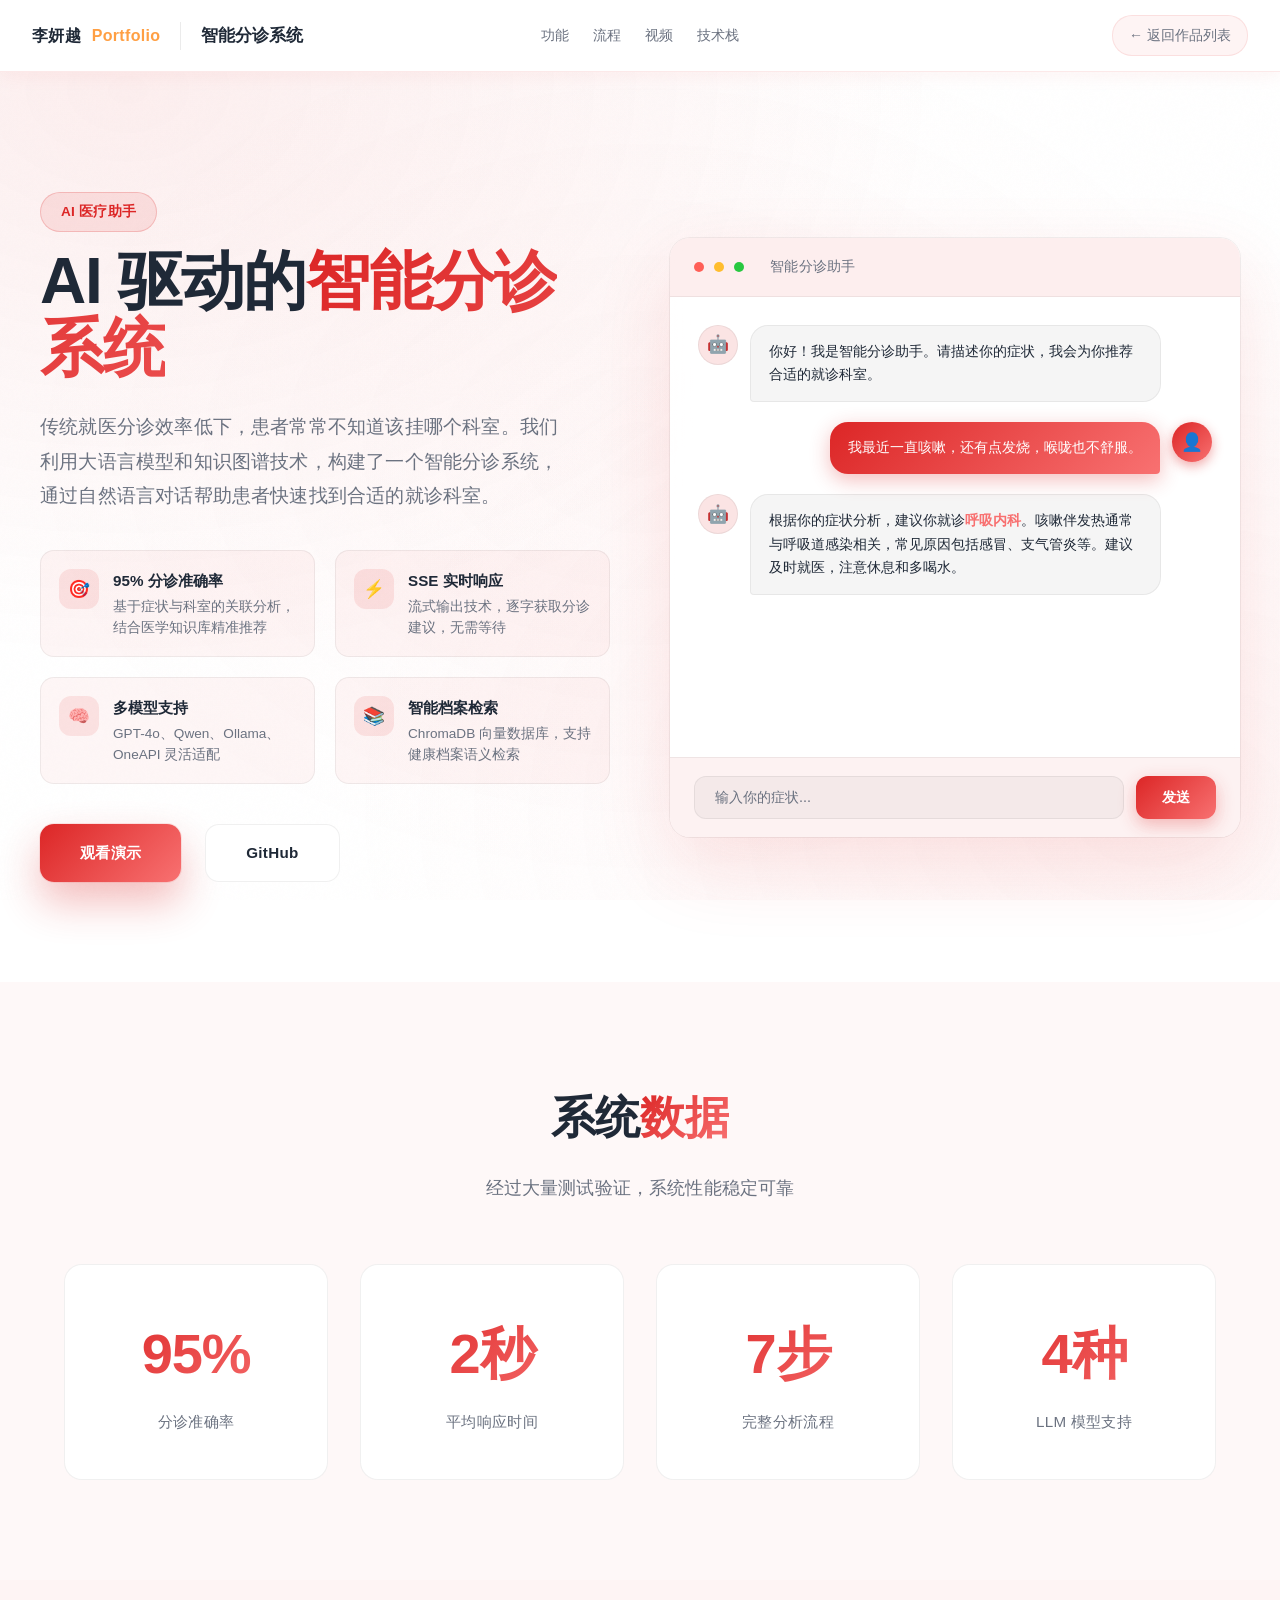
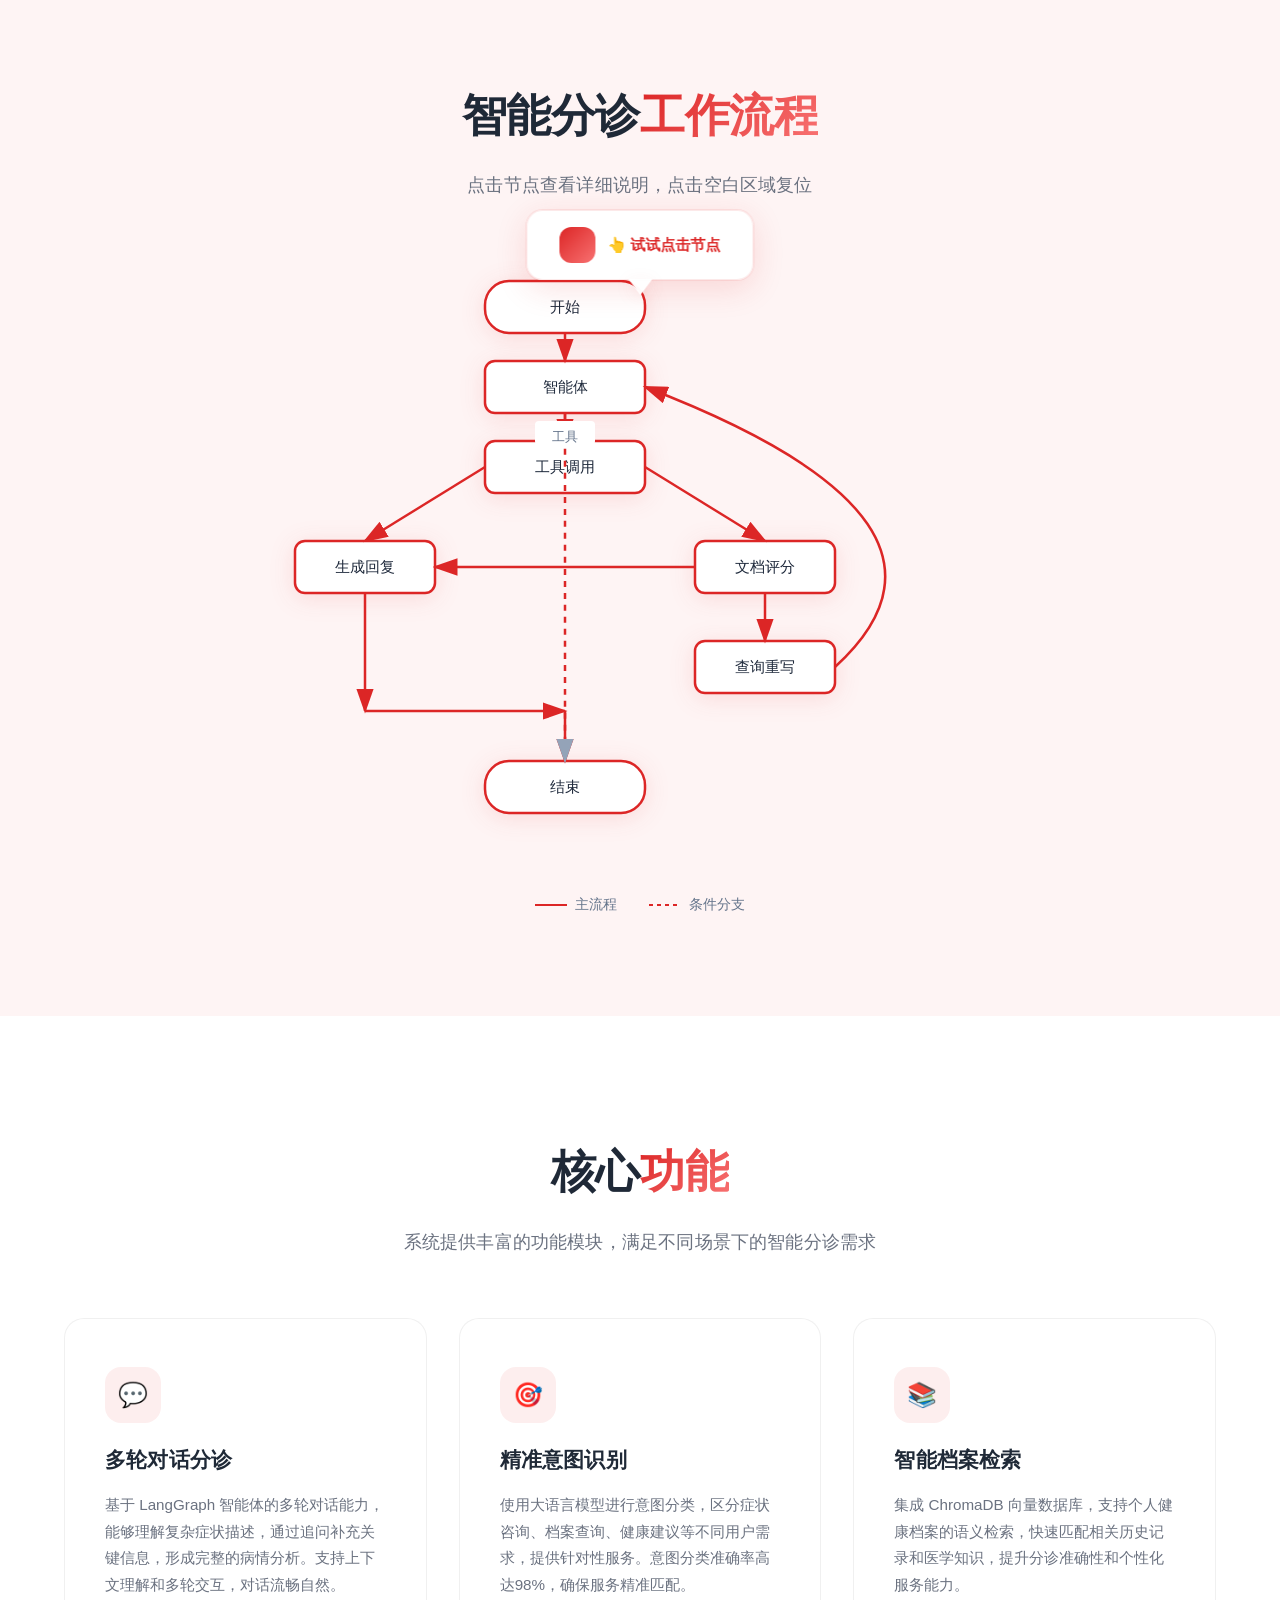
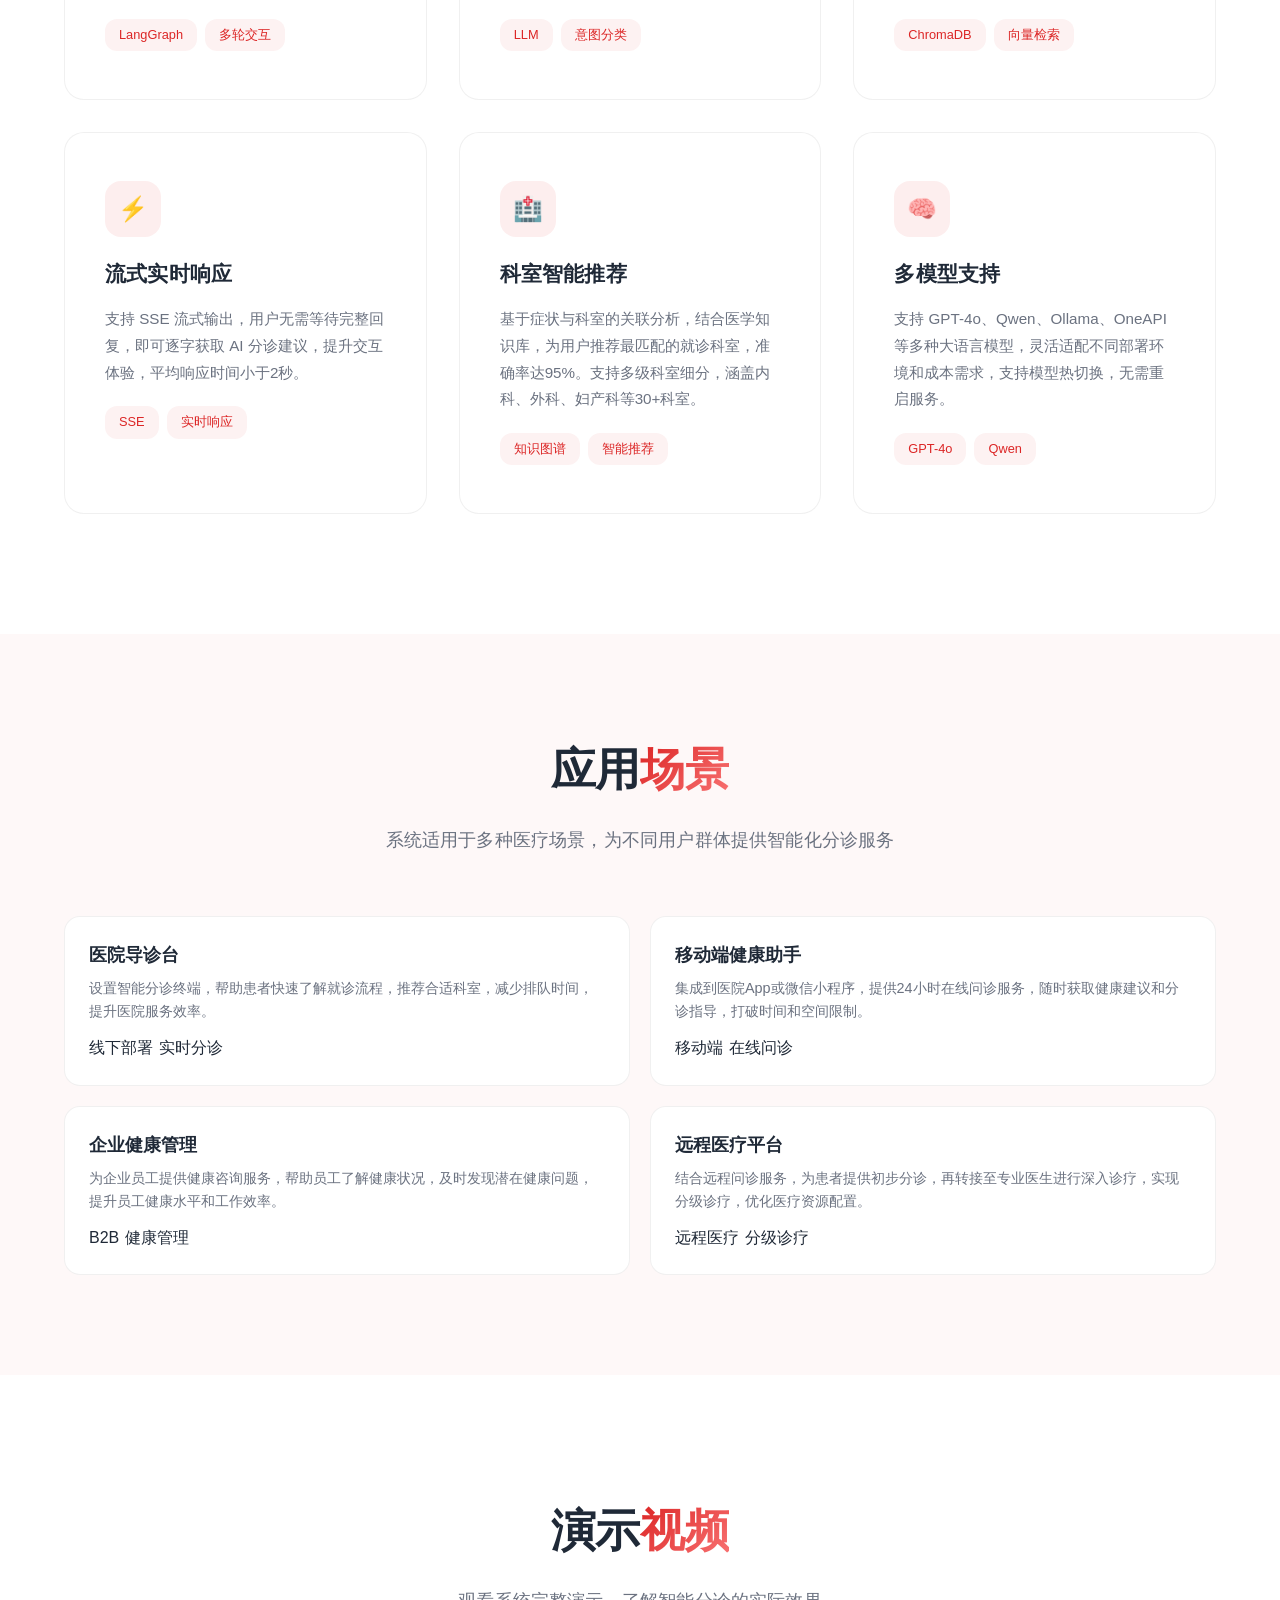
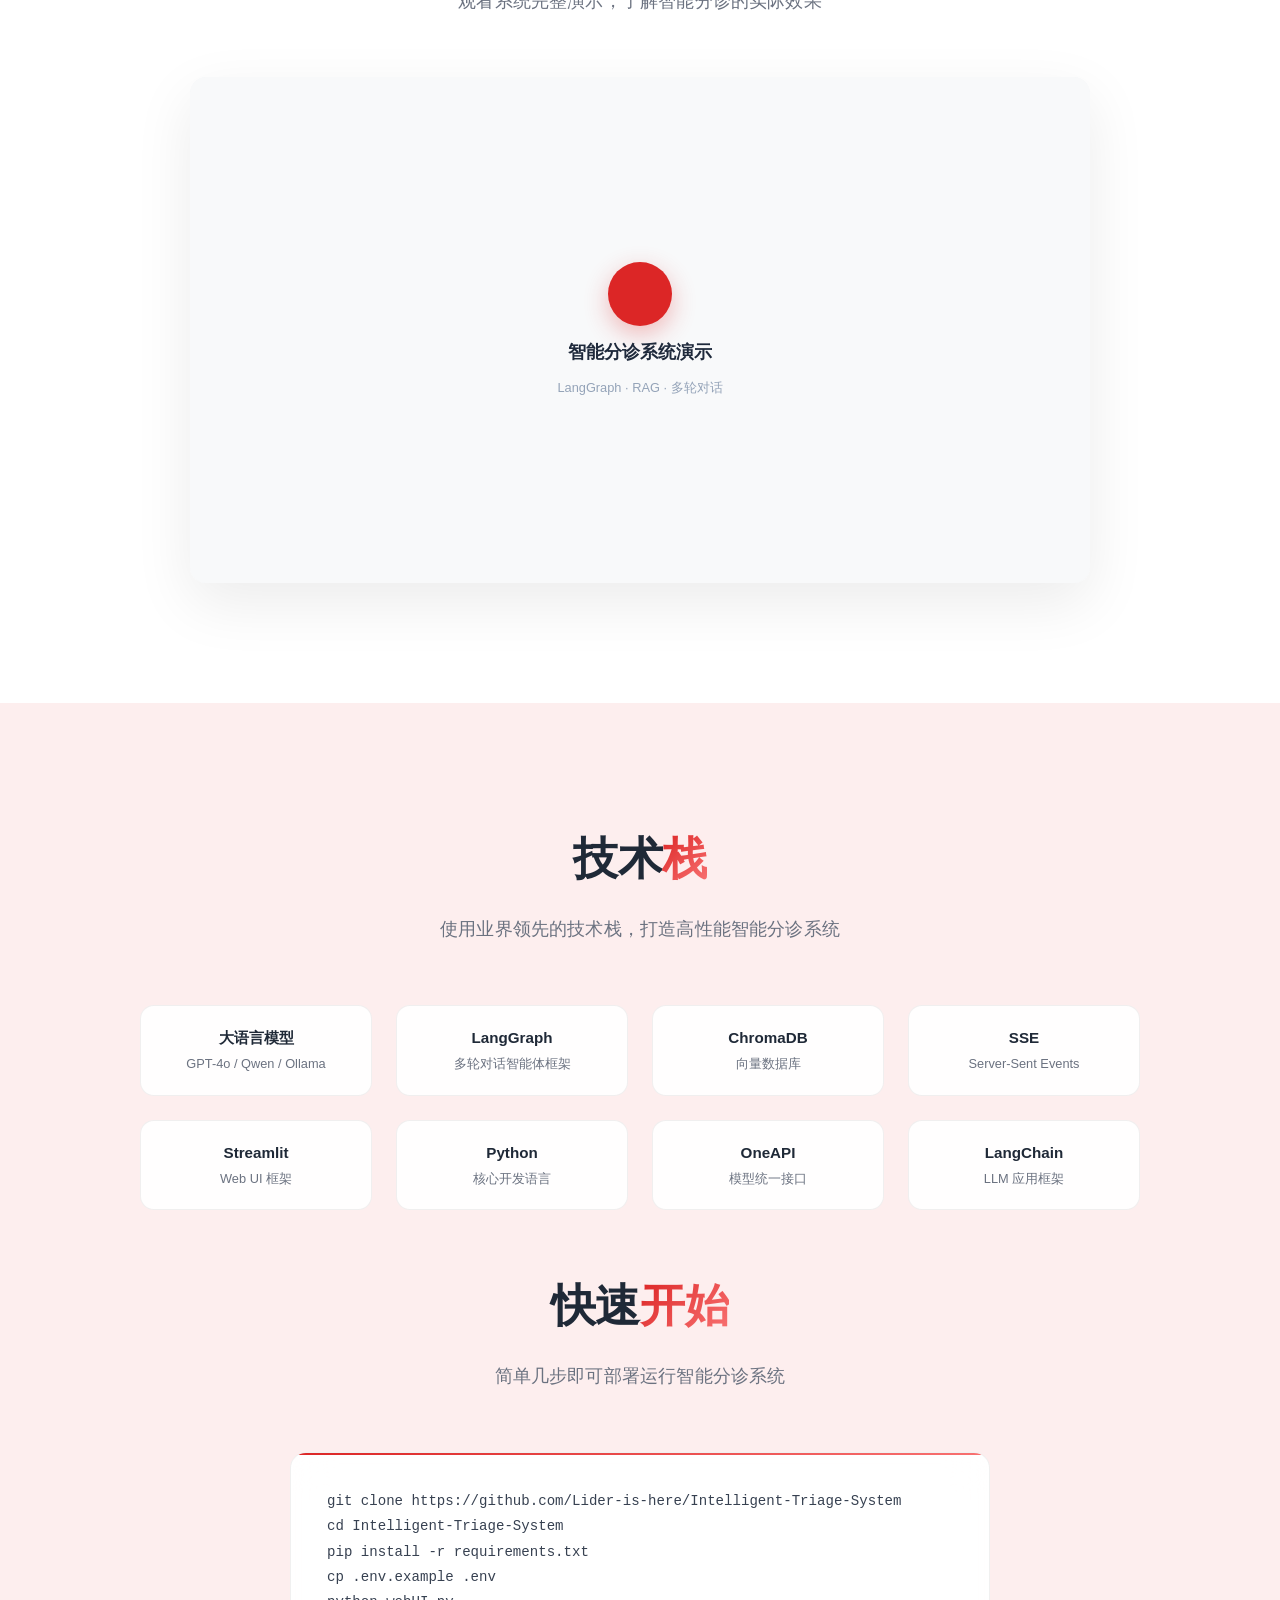
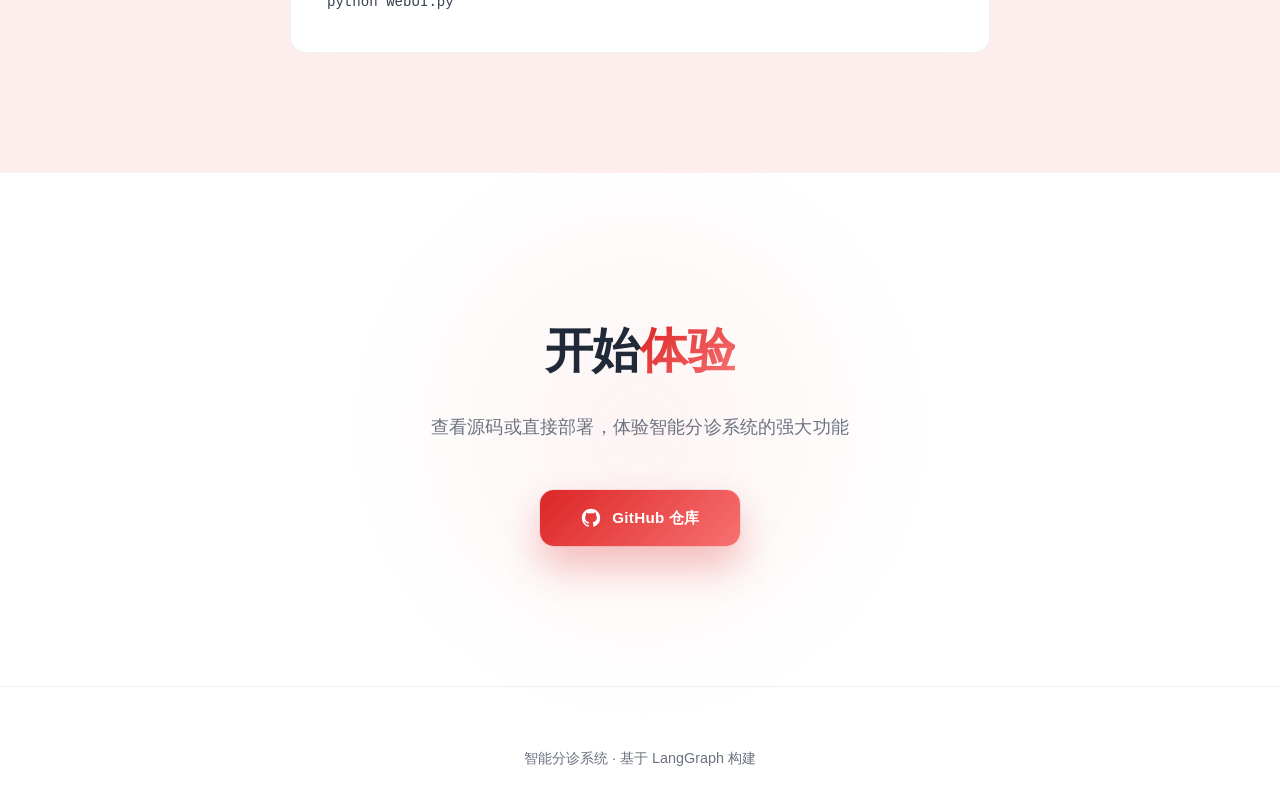
==== 基于langgraph的智能分诊系统/index.html @ 35c56c10 "Update portfolio website with new projects and improvements" ====
<!DOCTYPE html>
<html lang="zh-CN">
<head>
    <meta charset="UTF-8">
    <meta name="viewport" content="width=device-width, initial-scale=1.0">
    <title>智能分诊系统 - AI医疗助手</title>
    <style>
        * { margin: 0; padding: 0; box-sizing: border-box; }
        
        :root {
            --primary: #DC2626;
            --secondary: #F87171;
            --accent: #EF4444;
            --glow: rgba(220, 38, 38, 0.3);
            --bg-dark: #FFFFFF;
            --bg-card: rgba(255, 255, 255, 0.9);
            --bg-card-hover: rgba(255, 255, 255, 0.95);
            --text: #1F2937;
            --text-secondary: #6B7280;
            --border: rgba(0, 0, 0, 0.06);
        }
        
        body {
            font-family: -apple-system, BlinkMacSystemFont, 'Segoe UI', 'SF Pro Display', sans-serif;
            background: var(--bg-dark);
            color: var(--text);
            line-height: 1.6;
            overflow-x: hidden;
            min-height: 100vh;
        }

        body::before {
            content: '';
            position: fixed;
            top: 0;
            left: 0;
            width: 100%;
            height: 100%;
            background:
                radial-gradient(ellipse at 10% 10%, rgba(220, 38, 38, 0.08) 0%, transparent 50%),
                radial-gradient(ellipse at 90% 90%, rgba(248, 113, 113, 0.06) 0%, transparent 50%),
                radial-gradient(ellipse at 50% 50%, rgba(239, 68, 68, 0.03) 0%, transparent 70%);
            pointer-events: none;
            z-index: 0;
        }

        body::after {
            content: '';
            position: fixed;
            top: 0;
            left: 0;
            width: 100%;
            height: 100%;
            background-image: url("data:image/svg+xml,%3Csvg viewBox='0 0 256 256' xmlns='http://www.w3.org/2000/svg'%3E%3Cfilter id='noise'%3E%3CfeTurbulence type='fractalNoise' baseFrequency='0.9' numOctaves='4' stitchTiles='stitch'/%3E%3C/filter%3E%3Crect width='100%25' height='100%25' filter='url(%23noise)' opacity='0.015'/%3E%3C/svg%3E");
            pointer-events: none;
            z-index: 0;
        }

        .container {
            max-width: 1200px;
            margin: 0 auto;
            padding: 0 24px;
            position: relative;
            z-index: 1;
        }

        nav {
            position: fixed;
            top: 0;
            left: 0;
            right: 0;
            background: rgba(255, 255, 255, 0.9);
            backdrop-filter: blur(24px);
            -webkit-backdrop-filter: blur(24px);
            z-index: 100;
            padding: 16px 24px;
            transition: all 0.4s cubic-bezier(0.4, 0, 0.2, 1);
            border-bottom: 1px solid var(--border);
        }

        nav.scrolled {
            background: rgba(255, 255, 255, 0.98);
            box-shadow: 
                0 4px 30px rgba(0, 0, 0, 0.08),
                0 0 0 1px rgba(0, 0, 0, 0.04);
        }

        nav .container {
            display: flex;
            justify-content: space-between;
            align-items: center;
        }

        nav .logo {
            font-size: 1.25rem;
            font-weight: 600;
            letter-spacing: 0.04em;
            color: var(--text);
            display: flex;
            align-items: center;
            gap: 10px;
            transition: opacity 0.3s;
        }

        nav .logo:hover {
            opacity: 0.8;
        }

        nav .logo::before {
            content: '';
            width: 3px;
            height: 20px;
            background: linear-gradient(180deg, var(--primary), var(--secondary));
            border-radius: 2px;
        }

        nav .links {
            display: flex;
            gap: 32px;
        }

        nav a {
            color: var(--text-secondary);
            text-decoration: none;
            font-size: 0.9rem;
            font-weight: 500;
            letter-spacing: 0.02em;
            transition: all 0.3s;
            position: relative;
        }

        nav a:hover {
            color: var(--text);
        }

        nav a::after {
            content: '';
            position: absolute;
            bottom: -6px;
            left: 0;
            width: 0;
            height: 1.5px;
            background: linear-gradient(90deg, var(--primary), var(--secondary));
            transition: width 0.4s cubic-bezier(0.4, 0, 0.2, 1);
        }

        nav a:hover::after {
            width: 100%;
        }

        .hero {
            min-height: 100vh;
            display: flex;
            flex-direction: column;
            justify-content: center;
            padding: 120px 24px 100px;
            position: relative;
        }

        .hero-content {
            display: grid;
            grid-template-columns: 1fr 1fr;
            gap: 60px;
            align-items: center;
            max-width: 1200px;
            margin: 0 auto;
            position: relative;
            z-index: 1;
        }

        .hero-text h1 {
            font-size: 4rem;
            font-weight: 700;
            margin-bottom: 28px;
            line-height: 1.05;
            color: var(--text);
            letter-spacing: -0.02em;
        }

        .hero-text h1 span {
            background: linear-gradient(135deg, var(--primary), var(--secondary));
            background-size: 200% 200%;
            -webkit-background-clip: text;
            -webkit-text-fill-color: transparent;
            background-clip: text;
            animation: gradient-shift 4s ease infinite;
        }

        @keyframes gradient-shift {
            0%, 100% { background-position: 0% 50%; }
            50% { background-position: 100% 50%; }
        }

        .hero-text .hero-badge {
            display: inline-block;
            padding: 8px 20px;
            background: rgba(220, 38, 38, 0.1);
            color: var(--primary);
            border-radius: 20px;
            font-size: 0.85rem;
            font-weight: 600;
            letter-spacing: 0.02em;
            margin-bottom: 16px;
            border: 1px solid rgba(220, 38, 38, 0.2);
        }

        .hero-text p.hero-desc {
            font-size: 1.2rem;
            color: var(--text-secondary);
            margin-bottom: 36px;
            line-height: 1.8;
            max-width: 520px;
            letter-spacing: 0.01em;
        }

        .hero-features {
            display: grid;
            grid-template-columns: repeat(2, 1fr);
            gap: 20px;
            margin-bottom: 40px;
        }

        .hero-feature {
            display: flex;
            align-items: flex-start;
            gap: 14px;
            padding: 18px;
            background: rgba(220, 38, 38, 0.04);
            border-radius: 14px;
            border: 1px solid var(--border);
            transition: all 0.3s;
        }

        .hero-feature:hover {
            background: rgba(220, 38, 38, 0.08);
            border-color: rgba(220, 38, 38, 0.15);
        }

        .hero-feature-icon {
            width: 40px;
            height: 40px;
            border-radius: 12px;
            background: rgba(220, 38, 38, 0.1);
            display: flex;
            align-items: center;
            justify-content: center;
            font-size: 1.1rem;
            flex-shrink: 0;
        }

        .hero-feature h4 {
            font-size: 0.95rem;
            font-weight: 600;
            color: var(--text);
            margin-bottom: 4px;
        }

        .hero-feature p {
            font-size: 0.85rem;
            color: var(--text-secondary);
            line-height: 1.5;
        }

        .hero-buttons {
            display: flex;
            gap: 24px;
            flex-wrap: wrap;
        }

        .btn {
            padding: 16px 40px;
            border-radius: 14px;
            font-weight: 600;
            font-size: 0.95rem;
            letter-spacing: 0.02em;
            text-decoration: none;
            display: inline-flex;
            align-items: center;
            gap: 10px;
            transition: all 0.4s cubic-bezier(0.4, 0, 0.2, 1);
            position: relative;
            overflow: hidden;
        }

        .btn-primary {
            background: linear-gradient(135deg, var(--primary), var(--secondary));
            color: #FFFFFF;
            box-shadow: 
                0 20px 40px rgba(220, 38, 38, 0.3),
                0 0 0 1px rgba(220, 38, 38, 0.1);
        }

        .btn-primary:hover {
            transform: translateY(-4px);
            box-shadow: 
                0 28px 50px rgba(220, 38, 38, 0.4),
                0 0 0 1px rgba(220, 38, 38, 0.2);
        }

        .btn-primary::before {
            content: '';
            position: absolute;
            top: 0;
            left: -100%;
            width: 100%;
            height: 100%;
            background: linear-gradient(90deg, transparent, rgba(255,255,255,0.15), transparent);
            transition: left 0.6s;
        }

        .btn-primary:hover::before {
            left: 100%;
        }

        .btn-secondary {
            background: var(--bg-card);
            color: var(--text);
            border: 1px solid var(--border);
            backdrop-filter: blur(12px);
        }

        .btn-secondary:hover {
            background: var(--bg-card-hover);
            border-color: rgba(0, 0, 0, 0.15);
            transform: translateY(-2px);
            box-shadow: 0 10px 30px rgba(220, 38, 38, 0.2);
        }

        .demo-window {
            background: var(--bg-card);
            backdrop-filter: blur(24px);
            -webkit-backdrop-filter: blur(24px);
            border-radius: 20px;
            overflow: hidden;
            box-shadow: 
                0 30px 80px rgba(220, 38, 38, 0.12),
                0 0 0 1px var(--border);
            transition: all 0.4s cubic-bezier(0.4, 0, 0.2, 1);
        }

        .demo-window:hover {
            transform: translateY(-6px);
            box-shadow: 
                0 30px 80px rgba(220, 38, 38, 0.15),
                0 0 0 1px rgba(0, 0, 0, 0.08);
        }

        .demo-header {
            display: flex;
            align-items: center;
            gap: 10px;
            padding: 18px 24px;
            background: rgba(220, 38, 38, 0.08);
            border-bottom: 1px solid var(--border);
        }

        .demo-dot {
            width: 10px;
            height: 10px;
            border-radius: 50%;
            transition: transform 0.2s;
        }

        .demo-dot.red { background: #FF5F57; }
        .demo-dot.yellow { background: #FFBD2E; }
        .demo-dot.green { background: #28C840; }

        .demo-header:hover .demo-dot {
            transform: scale(1.2);
        }

        .demo-header span {
            color: var(--text-secondary);
            font-size: 0.85rem;
            margin-left: 16px;
            font-weight: 500;
            letter-spacing: 0.02em;
        }

        .demo-chat {
            padding: 28px;
            height: 460px;
            overflow-y: auto;
            display: flex;
            flex-direction: column;
            gap: 20px;
        }

        .demo-chat::-webkit-scrollbar {
            width: 4px;
        }

        .demo-chat::-webkit-scrollbar-track {
            background: rgba(0, 0, 0, 0.03);
            border-radius: 2px;
        }

        .demo-chat::-webkit-scrollbar-thumb {
            background: rgba(0, 0, 0, 0.2);
            border-radius: 2px;
        }

        .chat-message {
            display: flex;
            gap: 12px;
            animation: fadeSlide 0.4s ease;
        }

        @keyframes fadeSlide {
            from { opacity: 0; transform: translateY(12px); }
            to { opacity: 1; transform: translateY(0); }
        }

        .chat-message.user {
            flex-direction: row-reverse;
        }

        .chat-avatar {
            width: 40px;
            height: 40px;
            border-radius: 50%;
            display: flex;
            align-items: center;
            justify-content: center;
            font-size: 1.1rem;
            flex-shrink: 0;
            transition: transform 0.3s;
        }

        .chat-message.user .chat-avatar {
            background: linear-gradient(135deg, var(--primary), var(--secondary));
            box-shadow: 0 4px 12px rgba(220, 38, 38, 0.4);
        }

        .chat-message.bot .chat-avatar {
            background: rgba(220, 38, 38, 0.12);
            border: 1px solid var(--border);
        }

        .chat-message:hover .chat-avatar {
            transform: scale(1.08);
        }

        .chat-bubble {
            max-width: 80%;
            padding: 14px 18px;
            border-radius: 18px;
            font-size: 0.9rem;
            line-height: 1.65;
            position: relative;
        }

        .chat-message.user .chat-bubble {
            background: linear-gradient(135deg, var(--primary), var(--secondary));
            color: #FFFFFF;
            border-bottom-right-radius: 4px;
            box-shadow: 0 6px 20px rgba(220, 38, 38, 0.3);
        }

        .chat-message.bot .chat-bubble {
            background: rgba(0, 0, 0, 0.04);
            color: var(--text);
            border-bottom-left-radius: 4px;
            border: 1px solid var(--border);
        }

        .chat-bubble strong {
            color: var(--secondary);
            font-weight: 600;
        }

        .chat-message.user .chat-bubble strong {
            color: #FFF;
        }

        .chat-input-area {
            padding: 18px 24px;
            border-top: 1px solid var(--border);
            display: flex;
            gap: 12px;
            background: rgba(220, 38, 38, 0.06);
        }

        .chat-input-area input {
            flex: 1;
            padding: 12px 20px;
            background: rgba(0, 0, 0, 0.04);
            border: 1px solid var(--border);
            border-radius: 12px;
            color: var(--text);
            font-size: 0.9rem;
            outline: none;
            transition: all 0.3s;
        }

        .chat-input-area input:focus {
            border-color: var(--primary);
            background: rgba(0, 0, 0, 0.06);
            box-shadow: 0 0 0 3px rgba(220, 38, 38, 0.1);
        }

        .chat-input-area input::placeholder {
            color: var(--text-secondary);
        }

        .chat-input-area button {
            padding: 12px 26px;
            background: linear-gradient(135deg, var(--primary), var(--secondary));
            border: none;
            border-radius: 12px;
            color: white;
            font-weight: 600;
            font-size: 0.9rem;
            cursor: pointer;
            transition: all 0.3s;
            box-shadow: 0 6px 18px rgba(220, 38, 38, 0.3);
        }

        .chat-input-area button:hover {
            transform: translateY(-2px);
            box-shadow: 0 10px 25px rgba(220, 38, 38, 0.4);
        }

        .section {
            padding: 120px 0;
            position: relative;
        }

        .section-title {
            font-size: 2.8rem;
            font-weight: 700;
            text-align: center;
            margin-bottom: 20px;
            color: var(--text);
            letter-spacing: -0.01em;
        }

        .section-title span {
            background: linear-gradient(135deg, var(--primary), var(--secondary));
            -webkit-background-clip: text;
            -webkit-text-fill-color: transparent;
            background-clip: text;
        }

        .section-desc {
            font-size: 1.1rem;
            color: var(--text-secondary);
            text-align: center;
            max-width: 600px;
            margin: 0 auto 60px;
            line-height: 1.7;
            letter-spacing: 0.01em;
        }

        .workflow-guide {
            position: absolute;
            top: 130px;
            left: 50%;
            transform: translateX(-50%) translateY(10px) scale(0.9);
            background: rgba(255, 255, 255, 0.98);
            backdrop-filter: blur(20px);
            -webkit-backdrop-filter: blur(20px);
            color: var(--primary);
            padding: 16px 32px;
            border-radius: 16px;
            font-size: 15px;
            font-weight: 600;
            box-shadow: 
                0 8px 32px rgba(220, 38, 38, 0.15),
                0 0 0 1px rgba(220, 38, 38, 0.08);
            opacity: 0;
            visibility: hidden;
            transition: all 0.4s cubic-bezier(0.34, 1.56, 0.64, 1);
            z-index: 100;
            display: flex;
            align-items: center;
            gap: 12px;
            pointer-events: none;
            border: 1px solid rgba(220, 38, 38, 0.1);
        }

        .workflow-guide.show {
            opacity: 1;
            visibility: visible;
            transform: translateX(-50%) translateY(0) scale(1);
        }

        .workflow-guide .guide-icon {
            width: 36px;
            height: 36px;
            background: linear-gradient(135deg, var(--primary), var(--secondary));
            border-radius: 12px;
            display: flex;
            align-items: center;
            justify-content: center;
            color: white;
            font-size: 18px;
            animation: bounce-guide 2s ease-in-out infinite;
        }

        .workflow-guide .guide-arrow {
            position: absolute;
            bottom: -16px;
            left: 50%;
            transform: translateX(-50%);
            width: 0;
            height: 0;
            border-left: 12px solid transparent;
            border-right: 12px solid transparent;
            border-top: 16px solid rgba(255, 255, 255, 0.98);
            filter: drop-shadow(0 4px 8px rgba(220, 38, 38, 0.1));
        }

        @keyframes bounce-guide {
            0%, 100% { transform: translateY(0); }
            50% { transform: translateY(-4px); }
        }

        .stats {
            padding: 100px 0;
            background: rgba(220, 38, 38, 0.03);
        }

        .stats-grid {
            display: grid;
            grid-template-columns: repeat(4, 1fr);
            gap: 32px;
        }

        .stat-card {
            background: var(--bg-card);
            backdrop-filter: blur(20px);
            border-radius: 18px;
            padding: 44px 32px;
            text-align: center;
            border: 1px solid var(--border);
            transition: all 0.4s cubic-bezier(0.4, 0, 0.2, 1);
            position: relative;
            overflow: hidden;
        }

        .stat-card::before {
            content: '';
            position: absolute;
            top: 0;
            left: 0;
            right: 0;
            height: 2px;
            background: linear-gradient(90deg, var(--primary), var(--secondary));
            transform: scaleX(0);
            transition: transform 0.4s;
        }

        .stat-card:hover {
            transform: translateY(-8px);
            border-color: rgba(220, 38, 38, 0.3);
            box-shadow: 
                0 20px 40px rgba(220, 38, 38, 0.15),
                0 0 0 1px rgba(220, 38, 38, 0.1);
        }

        .stat-card:hover::before {
            transform: scaleX(1);
        }

        .stat-card .value {
            font-size: 3.5rem;
            font-weight: 700;
            background: linear-gradient(135deg, var(--primary), var(--secondary));
            -webkit-background-clip: text;
            -webkit-text-fill-color: transparent;
            background-clip: text;
            margin-bottom: 12px;
            position: relative;
            z-index: 1;
            letter-spacing: -0.02em;
        }

        .stat-card .label {
            font-size: 0.95rem;
            color: var(--text-secondary);
            font-weight: 500;
            position: relative;
            z-index: 1;
            letter-spacing: 0.02em;
        }

        .workflow {
            padding: 100px 0;
            background: rgba(220, 38, 38, 0.05);
        }

        .workflow-container {
            display: flex;
            align-items: flex-start;
            justify-content: center;
            width: 100%;
            max-width: 1200px;
            margin: 0 auto;
            position: relative;
        }

        .workflow-graph {
            position: relative;
            display: flex;
            justify-content: center;
            align-items: center;
            width: 850px;
            flex-shrink: 0;
            transition: transform 0.4s cubic-bezier(0.34, 1.56, 0.64, 1);
        }

        .workflow-svg {
            width: 850px;
            height: auto;
            transition: transform 0.4s cubic-bezier(0.34, 1.56, 0.64, 1);
        }

        .workflow-svg .node-group {
            cursor: pointer;
            transition: all 0.4s cubic-bezier(0.34, 1.56, 0.64, 1);
        }

        .workflow-svg .node-group.dimmed {
            opacity: 0.25;
            pointer-events: none;
        }

        .workflow-svg .node-group.active {
            opacity: 1;
        }

        .workflow-svg .node {
            rx: 10px;
            ry: 10px;
            fill: #fff;
            stroke: #dc2626;
            stroke-width: 2.5;
            filter: drop-shadow(0 4px 12px rgba(220, 38, 38, 0.12));
            transition: all 0.4s cubic-bezier(0.34, 1.56, 0.64, 1);
        }

        .workflow-svg .node-group.active .node {
            fill: #dc2626;
            stroke-width: 3;
            filter: drop-shadow(0 8px 24px rgba(220, 38, 38, 0.3));
        }

        .workflow-svg .node-group.active text {
            fill: #fff;
        }

        .workflow-svg .node.start,
        .workflow-svg .node.end {
            rx: 24px;
            ry: 24px;
        }

        .workflow-svg .node-group text {
            font-size: 15px;
            fill: #1e293b;
            text-anchor: middle;
            font-weight: 500;
            pointer-events: none;
            transition: fill 0.4s;
        }

        .workflow-svg .edge {
            stroke: #dc2626;
            stroke-width: 2.5;
            fill: none;
            marker-end: url(#arrowhead);
            transition: opacity 0.4s;
        }

        .workflow-svg .edge.dotted {
            stroke-dasharray: 6, 6;
            marker-end: url(#arrowhead-dotted);
        }

        .workflow-svg .edge.dimmed {
            opacity: 0.2;
        }

        .workflow-svg .edge-label {
            font-size: 13px;
            fill: #64748b;
            text-anchor: middle;
            dominant-baseline: middle;
            transition: opacity 0.4s;
        }

        .workflow-svg .edge-label.dimmed {
            opacity: 0.2;
        }

        .workflow-svg .edge-label-bg {
            fill: #fff;
            transition: opacity 0.4s;
        }

        .workflow-svg .edge-label-bg.dimmed {
            opacity: 0.2;
        }

        /* 右侧详情面板 */
        .workflow-detail {
            width: 0;
            background: #fff;
            border-radius: 20px;
            border: none;
            padding: 0;
            opacity: 0;
            transform: translateX(40px);
            transition: all 0.4s cubic-bezier(0.34, 1.56, 0.64, 1);
            pointer-events: none;
            overflow-y: hidden;
            max-height: 580px;
            box-shadow: none;
            flex-shrink: 0;
        }

        .workflow-detail::-webkit-scrollbar {
            width: 4px;
        }

        .workflow-detail::-webkit-scrollbar-track {
            background: transparent;
        }

        .workflow-detail::-webkit-scrollbar-thumb {
            background: rgba(220, 38, 38, 0.2);
            border-radius: 4px;
        }

        .workflow-detail.show {
            width: 380px;
            padding: 32px 28px;
            opacity: 1;
            transform: translateX(0);
            pointer-events: auto;
            overflow-y: auto;
            border: 1px solid rgba(220, 38, 38, 0.15);
            box-shadow: 0 20px 60px rgba(220, 38, 38, 0.08);
            margin-left: 32px;
        }

        .detail-header {
            display: flex;
            align-items: center;
            gap: 14px;
            margin-bottom: 24px;
            padding-bottom: 18px;
            border-bottom: 2px solid rgba(220, 38, 38, 0.1);
        }

        .detail-icon {
            width: 48px;
            height: 48px;
            border-radius: 14px;
            background: linear-gradient(135deg, #dc2626, #ef4444);
            display: flex;
            align-items: center;
            justify-content: center;
            flex-shrink: 0;
            box-shadow: 0 4px 12px rgba(220, 38, 38, 0.25);
        }

        .detail-icon i {
            font-size: 1.2rem;
            color: #fff;
        }

        .detail-title {
            font-size: 1.15rem;
            font-weight: 700;
            color: #1e293b;
            line-height: 1.3;
        }

        .detail-section {
            margin-bottom: 22px;
            opacity: 0;
            transform: translateY(12px);
            transition: all 0.4s cubic-bezier(0.4, 0, 0.2, 1);
        }

        .workflow-detail.show .detail-section {
            opacity: 1;
            transform: translateY(0);
        }

        .workflow-detail.show .detail-section:nth-child(2) {
            transition-delay: 0.1s;
        }

        .workflow-detail.show .detail-section:nth-child(3) {
            transition-delay: 0.2s;
        }

        .workflow-detail.show .detail-section:nth-child(4) {
            transition-delay: 0.3s;
        }

        .detail-section-label {
            font-size: 0.75rem;
            font-weight: 700;
            color: #dc2626;
            text-transform: uppercase;
            letter-spacing: 0.1em;
            margin-bottom: 10px;
            display: flex;
            align-items: center;
            gap: 6px;
        }

        .detail-section-label::before {
            content: '';
            width: 3px;
            height: 14px;
            background: #dc2626;
            border-radius: 2px;
        }

        .detail-section p {
            font-size: 0.88rem;
            color: #475569;
            line-height: 1.75;
        }

        .detail-branch {
            display: flex;
            align-items: flex-start;
            gap: 12px;
            padding: 12px 14px;
            background: #f8fafc;
            border-radius: 10px;
            margin-top: 10px;
            border-left: 3px solid;
            transition: all 0.2s;
        }

        .detail-branch:hover {
            background: #f1f5f9;
        }

        .detail-branch.continue {
            border-color: #22c55e;
        }

        .detail-branch.retry {
            border-color: #f59e0b;
        }

        .branch-icon {
            width: 26px;
            height: 26px;
            border-radius: 8px;
            display: flex;
            align-items: center;
            justify-content: center;
            flex-shrink: 0;
            font-size: 0.7rem;
        }

        .branch-icon.continue {
            background: rgba(34, 197, 94, 0.12);
            color: #22c55e;
        }

        .branch-icon.retry {
            background: rgba(245, 158, 11, 0.12);
            color: #f59e0b;
        }

        .branch-text {
            font-size: 0.85rem;
            color: #475569;
            line-height: 1.6;
        }

        .branch-text strong {
            color: #1e293b;
            font-weight: 600;
        }

        .workflow-legend {
            display: flex;
            justify-content: center;
            gap: 32px;
            margin-top: 32px;
            flex-wrap: wrap;
        }

        .legend-item {
            display: flex;
            align-items: center;
            gap: 8px;
            font-size: 0.9rem;
            color: #64748b;
        }

        .legend-line {
            width: 32px;
            height: 2px;
            background: #dc2626;
        }

        .legend-line.dotted {
            background: repeating-linear-gradient(
                90deg,
                #dc2626 0px,
                #dc2626 4px,
                transparent 4px,
                transparent 8px
            );
        }

        .features-grid {
            display: grid;
            grid-template-columns: repeat(3, 1fr);
            gap: 32px;
        }

        .feature-card {
            background: var(--bg-card);
            backdrop-filter: blur(20px);
            border-radius: 20px;
            padding: 48px 40px;
            border: 1px solid var(--border);
            transition: all 0.4s cubic-bezier(0.4, 0, 0.2, 1);
            position: relative;
            overflow: hidden;
        }

        .feature-card::before {
            content: '';
            position: absolute;
            top: 0;
            left: 0;
            right: 0;
            height: 2px;
            background: linear-gradient(90deg, var(--primary), var(--secondary));
            transform: scaleX(0);
            transition: transform 0.4s;
        }

        .feature-card:hover {
            transform: translateY(-10px);
            border-color: rgba(220, 38, 38, 0.3);
            box-shadow: 
                0 25px 50px rgba(220, 38, 38, 0.18),
                0 0 0 1px rgba(220, 38, 38, 0.1);
        }

        .feature-card:hover::before {
            transform: scaleX(1);
        }

        .feature-card h3 {
            font-size: 1.3rem;
            margin-bottom: 16px;
            font-weight: 600;
            position: relative;
            z-index: 1;
            color: var(--text);
            letter-spacing: 0.01em;
        }

        .feature-card p {
            font-size: 0.95rem;
            color: var(--text-secondary);
            line-height: 1.75;
            position: relative;
            z-index: 1;
            margin-bottom: 20px;
        }

        .feature-icon {
            width: 56px;
            height: 56px;
            border-radius: 16px;
            background: rgba(220, 38, 38, 0.08);
            display: flex;
            align-items: center;
            justify-content: center;
            font-size: 1.5rem;
            margin-bottom: 20px;
            transition: all 0.3s;
            position: relative;
            z-index: 1;
        }

        .feature-card:hover .feature-icon {
            transform: scale(1.1);
            background: rgba(220, 38, 38, 0.12);
        }

        .feature-tags {
            display: flex;
            gap: 8px;
            position: relative;
            z-index: 1;
            flex-wrap: wrap;
        }

        .feature-tags span {
            padding: 6px 14px;
            background: rgba(220, 38, 38, 0.06);
            color: var(--primary);
            border-radius: 12px;
            font-size: 0.8rem;
            font-weight: 500;
        }

        .use-cases {
            padding: 100px 0;
            background: rgba(220, 38, 38, 0.03);
        }

        .use-cases-grid {
            display: grid;
            grid-template-columns: repeat(2, 1fr);
            gap: 20px;
        }

        .use-case-card {
            background: var(--bg-card);
            border-radius: 16px;
            padding: 24px;
            border: 1px solid var(--border);
            transition: all 0.3s;
        }

        .use-case-card:hover {
            transform: translateY(-4px);
            box-shadow: 0 12px 30px rgba(220, 38, 38, 0.1);
            border-color: rgba(220, 38, 38, 0.2);
        }

        .use-case-content h3 {
            font-size: 1.1rem;
            margin-bottom: 8px;
            font-weight: 600;
            color: var(--text);
        }

        .use-case-content p {
            font-size: 0.9rem;
            color: var(--text-secondary);
            line-height: 1.6;
            margin-bottom: 12px;
        }

        .use-case-tags {
            display: flex;
            flex-wrap: wrap;
            gap: 6px;
        }

        .use-case-tag {
            padding: 4px 10px;
            background: rgba(220, 38, 38, 0.1);
            color: var(--primary);
            border-radius: 16px;
            font-size: 0.75rem;
            font-weight: 500;
        }

        .video-section {
            padding: 120px 0;
        }

        .video-wrapper {
            max-width: 900px;
            margin: 0 auto;
            border-radius: 16px;
            overflow: hidden;
            box-shadow: 0 20px 60px rgba(0, 0, 0, 0.08);
            position: relative;
            transition: all 0.3s;
            aspect-ratio: 16 / 9;
            background: #f8f9fa;
        }

        .video-wrapper:hover {
            box-shadow: 0 24px 70px rgba(0, 0, 0, 0.12);
        }

        .video-wrapper img {
            width: 100%;
            display: block;
            transition: transform 0.6s;
        }

        .video-cover {
            width: 100%;
            height: 100%;
            display: flex;
            flex-direction: column;
            align-items: center;
            justify-content: center;
            gap: 12px;
            background: #f8f9fa;
            position: relative;
        }

        .cover-icon {
            width: 64px;
            height: 64px;
            border-radius: 50%;
            background: #dc2626;
            display: flex;
            align-items: center;
            justify-content: center;
            box-shadow: 0 8px 24px rgba(220, 38, 38, 0.3);
            transition: transform 0.3s, box-shadow 0.3s;
        }

        .play-overlay:hover .cover-icon {
            transform: scale(1.1);
            box-shadow: 0 12px 32px rgba(220, 38, 38, 0.4);
        }

        .cover-icon i {
            font-size: 1.5rem;
            color: #fff;
            margin-left: 3px;
        }

        .cover-title {
            font-size: 1.1rem;
            font-weight: 600;
            color: #1e293b;
        }

        .cover-subtitle {
            font-size: 0.8rem;
            color: #94a3b8;
        }

        .video-wrapper video {
            width: 100%;
            display: none;
        }

        /* B站风格音量控制 */
        .volume-control {
            position: absolute;
            bottom: 50px;
            right: 12px;
            display: none;
            flex-direction: column;
            align-items: center;
            z-index: 10;
        }

        .volume-control.show {
            display: flex;
        }

        .volume-slider-container {
            position: relative;
            width: 36px;
            height: 100px;
            background: rgba(0, 0, 0, 0.7);
            border-radius: 4px;
            display: flex;
            align-items: center;
            justify-content: center;
            margin-bottom: 8px;
        }

        .volume-slider-container input[type="range"] {
            -webkit-appearance: none;
            appearance: none;
            width: 80px;
            height: 3px;
            background: transparent;
            outline: none;
            transform: rotate(-90deg);
            cursor: pointer;
        }

        /* 滑块轨道 */
        .volume-slider-container input[type="range"]::-webkit-slider-runnable-track {
            height: 3px;
            background: rgba(255, 255, 255, 0.3);
            border-radius: 2px;
        }

        .volume-slider-container input[type="range"]::-moz-range-track {
            height: 3px;
            background: rgba(255, 255, 255, 0.3);
            border-radius: 2px;
        }

        /* 滑块按钮 */
        .volume-slider-container input[type="range"]::-webkit-slider-thumb {
            -webkit-appearance: none;
            appearance: none;
            width: 12px;
            height: 12px;
            background: #fff;
            border-radius: 50%;
            cursor: pointer;
            margin-top: -4.5px;
            box-shadow: 0 0 4px rgba(0, 0, 0, 0.3);
        }

        .volume-slider-container input[type="range"]::-moz-range-thumb {
            width: 12px;
            height: 12px;
            background: #fff;
            border-radius: 50%;
            cursor: pointer;
            border: none;
            box-shadow: 0 0 4px rgba(0, 0, 0, 0.3);
        }

        /* 音量按钮 */
        .volume-btn {
            background: none;
            border: none;
            cursor: pointer;
            padding: 4px;
            display: flex;
            align-items: center;
            justify-content: center;
            opacity: 0.8;
            transition: opacity 0.2s;
        }

        .volume-btn:hover {
            opacity: 1;
        }

        .volume-btn svg {
            width: 22px;
            height: 22px;
            fill: #fff;
        }

        .play-overlay {
            position: absolute;
            top: 0;
            left: 0;
            width: 100%;
            height: 100%;
            cursor: pointer;
            z-index: 5;
        }

        .tech-stack {
            padding: 120px 0;
            background: rgba(220, 38, 38, 0.08);
        }

        .tech-stack-grid {
            display: grid;
            grid-template-columns: repeat(4, 1fr);
            gap: 24px;
            max-width: 1000px;
            margin: 0 auto 60px;
        }

        .tech-item {
            background: var(--bg-card);
            border-radius: 14px;
            padding: 20px;
            text-align: center;
            border: 1px solid var(--border);
            transition: all 0.3s;
        }

        .tech-item:hover {
            transform: translateY(-4px);
            border-color: rgba(220, 38, 38, 0.2);
            box-shadow: 0 12px 30px rgba(220, 38, 38, 0.1);
        }

        .tech-item h4 {
            font-size: 0.95rem;
            font-weight: 600;
            color: var(--text);
            margin-bottom: 4px;
        }

        .tech-item p {
            font-size: 0.8rem;
            color: var(--text-secondary);
        }

        .code-block {
            background: rgba(255, 255, 255, 0.95);
            backdrop-filter: blur(20px);
            border: 1px solid var(--border);
            border-radius: 16px;
            padding: 36px;
            overflow-x: auto;
            font-family: 'SF Mono', 'Fira Code', monospace;
            font-size: 0.88rem;
            line-height: 1.8;
            color: #374151;
            max-width: 700px;
            margin: 0 auto;
            position: relative;
            transition: all 0.3s;
        }

        .code-block:hover {
            border-color: rgba(220, 38, 38, 0.3);
            box-shadow: 0 20px 40px rgba(220, 38, 38, 0.1);
        }

        .code-block::before {
            content: '';
            position: absolute;
            top: 0;
            left: 0;
            right: 0;
            height: 2px;
            background: linear-gradient(90deg, var(--primary), var(--secondary));
            border-radius: 16px 16px 0 0;
        }

        .cta {
            padding: 140px 24px;
            text-align: center;
            position: relative;
        }

        .cta::before {
            content: '';
            position: absolute;
            top: 50%;
            left: 50%;
            transform: translate(-50%, -50%);
            width: 600px;
            height: 600px;
            background: radial-gradient(circle, rgba(220, 38, 38, 0.05) 0%, transparent 70%);
            pointer-events: none;
        }

        .cta h2 {
            font-size: 3rem;
            margin-bottom: 24px;
            font-weight: 700;
            position: relative;
            z-index: 1;
            color: var(--text);
            letter-spacing: -0.01em;
        }

        .cta h2 span {
            background: linear-gradient(135deg, var(--primary), var(--secondary));
            -webkit-background-clip: text;
            -webkit-text-fill-color: transparent;
            background-clip: text;
        }

        .cta p {
            font-size: 1.1rem;
            color: var(--text-secondary);
            margin-bottom: 48px;
            max-width: 500px;
            margin-left: auto;
            margin-right: auto;
            position: relative;
            z-index: 1;
            letter-spacing: 0.01em;
        }

        footer {
            padding: 60px 24px 30px;
            text-align: center;
            border-top: 1px solid var(--border);
            color: var(--text-secondary);
            font-size: 0.9rem;
            position: relative;
            z-index: 1;
        }

        .scroll-animate {
            opacity: 0;
            transform: translateY(40px);
            transition: all 0.8s cubic-bezier(0.4, 0, 0.2, 1);
        }

        .scroll-animate.visible {
            opacity: 1;
            transform: translateY(0);
        }

        @media (max-width: 768px) {
            .hero-content { grid-template-columns: 1fr; gap: 40px; }
            .hero-text h1 { font-size: 2.8rem; }
            .hero-features { grid-template-columns: 1fr; }
            .stats-grid { grid-template-columns: repeat(2, 1fr); }
            .features-grid { grid-template-columns: 1fr; }
            .use-cases-grid { grid-template-columns: 1fr; }
            .tech-stack-grid { grid-template-columns: repeat(2, 1fr); }
            .workflow-container { flex-direction: column; align-items: center; }
            .workflow-detail { width: 100%; max-height: none; margin-top: 32px; margin-left: 0; }
            .workflow-graph { max-width: 100%; overflow-x: auto; }
            .section-title { font-size: 2rem; }
            .section { padding: 80px 0; }
        }
        .top-bar {
            position: fixed;
            top: 0;
            left: 0;
            right: 0;
            height: 72px;
            background: rgba(255, 255, 255, 0.95);
            backdrop-filter: blur(20px);
            -webkit-backdrop-filter: blur(20px);
            border-bottom: 1px solid rgba(220, 38, 38, 0.1);
            display: flex;
            align-items: center;
            justify-content: space-between;
            padding: 0 32px;
            z-index: 200;
            font-size: 14px;
            box-shadow: 0 2px 20px rgba(220, 38, 38, 0.06);
            transition: all 0.3s ease;
        }
        
        .top-bar .center {
            position: absolute;
            left: 50%;
            transform: translateX(-50%);
        }
        
        .top-bar.scrolled {
            background: rgba(255, 255, 255, 0.98);
            box-shadow: 0 4px 30px rgba(220, 38, 38, 0.1);
        }
        
        .top-bar .left {
            display: flex;
            align-items: center;
            gap: 20px;
        }
        
        .top-bar .name {
            font-weight: 700;
            color: #1f2937;
            font-size: 16px;
            letter-spacing: 0.02em;
        }
        
        .top-bar .name span {
            color: #FF9F43;
            font-weight: 700;
            margin-left: 6px;
        }
        
        .top-bar .project-title {
            font-size: 17px;
            font-weight: 700;
            color: #1f2937;
        }
        
        .top-bar .divider {
            width: 1px;
            height: 28px;
            background: rgba(0, 0, 0, 0.08);
        }
        
        .top-bar .right {
            display: flex;
            align-items: center;
            gap: 24px;
        }
        
        .top-bar .nav-links {
            display: flex;
            gap: 24px;
        }
        
        .top-bar .nav-links a {
            color: #6b7280;
            text-decoration: none;
            font-size: 14px;
            font-weight: 500;
            transition: all 0.3s ease;
            position: relative;
            padding: 8px 0;
        }
        
        .top-bar .nav-links a::after {
            content: '';
            position: absolute;
            bottom: 0;
            left: 0;
            width: 0;
            height: 2px;
            background: linear-gradient(135deg, var(--primary), var(--secondary));
            transition: width 0.3s ease;
        }
        
        .top-bar .nav-links a:hover {
            color: var(--primary);
        }
        
        .top-bar .nav-links a:hover::after {
            width: 100%;
        }
        
        .top-bar .back-link {
            color: #6b7280;
            text-decoration: none;
            display: flex;
            align-items: center;
            gap: 6px;
            transition: all 0.3s ease;
            font-size: 14px;
            font-weight: 500;
            padding: 8px 16px;
            border-radius: 20px;
            background: rgba(220, 38, 38, 0.05);
            border: 1px solid rgba(220, 38, 38, 0.1);
        }
        
        .top-bar .back-link:hover {
            color: #fff;
            background: linear-gradient(135deg, var(--primary), var(--secondary));
            border-color: transparent;
        }
        
        body {
            padding-top: 72px;
        }
    </style>
</head>
<body>
    <div class="top-bar">
        <div class="left">
            <div class="name">李妍越 <span>Portfolio</span></div>
            <div class="divider"></div>
            <div class="project-title">智能分诊系统</div>
        </div>
        <div class="center">
            <div class="nav-links">
                <a href="#features">功能</a>
                <a href="#workflow">流程</a>
                <a href="#video">视频</a>
                <a href="#tech">技术栈</a>
            </div>
        </div>
        <div class="right">
            <a href="../index.html#works" class="back-link">← 返回作品列表</a>
        </div>
    </div>

    <section class="hero">
        <div class="hero-content">
            <div class="hero-text">
                <div class="hero-badge">AI 医疗助手</div>
                <h1>AI 驱动的<span>智能分诊系统</span></h1>
                <p class="hero-desc">传统就医分诊效率低下，患者常常不知道该挂哪个科室。我们利用大语言模型和知识图谱技术，构建了一个智能分诊系统，通过自然语言对话帮助患者快速找到合适的就诊科室。</p>
                
                <div class="hero-features">
                    <div class="hero-feature">
                        <div class="hero-feature-icon">🎯</div>
                        <div>
                            <h4>95% 分诊准确率</h4>
                            <p>基于症状与科室的关联分析，结合医学知识库精准推荐</p>
                        </div>
                    </div>
                    <div class="hero-feature">
                        <div class="hero-feature-icon">⚡</div>
                        <div>
                            <h4>SSE 实时响应</h4>
                            <p>流式输出技术，逐字获取分诊建议，无需等待</p>
                        </div>
                    </div>
                    <div class="hero-feature">
                        <div class="hero-feature-icon">🧠</div>
                        <div>
                            <h4>多模型支持</h4>
                            <p>GPT-4o、Qwen、Ollama、OneAPI 灵活适配</p>
                        </div>
                    </div>
                    <div class="hero-feature">
                        <div class="hero-feature-icon">📚</div>
                        <div>
                            <h4>智能档案检索</h4>
                            <p>ChromaDB 向量数据库，支持健康档案语义检索</p>
                        </div>
                    </div>
                </div>

                <div class="hero-buttons">
                    <a href="#video" class="btn btn-primary">观看演示</a>
                    <a href="https://github.com/Lider-is-here/Intelligent-Triage-System" target="_blank" class="btn btn-secondary">GitHub</a>
                </div>
            </div>
            
            <div class="demo-window">
                <div class="demo-header">
                    <div class="demo-dot red"></div>
                    <div class="demo-dot yellow"></div>
                    <div class="demo-dot green"></div>
                    <span>智能分诊助手</span>
                </div>
                <div class="demo-chat" id="chat-container">
                    <div class="chat-message bot">
                        <div class="chat-avatar">🤖</div>
                        <div class="chat-bubble">你好！我是智能分诊助手。请描述你的症状，我会为你推荐合适的就诊科室。</div>
                    </div>
                    <div class="chat-message user">
                        <div class="chat-avatar">👤</div>
                        <div class="chat-bubble">我最近一直咳嗽，还有点发烧，喉咙也不舒服。</div>
                    </div>
                    <div class="chat-message bot">
                        <div class="chat-avatar">🤖</div>
                        <div class="chat-bubble">根据你的症状分析，建议你就诊<strong>呼吸内科</strong>。咳嗽伴发热通常与呼吸道感染相关，常见原因包括感冒、支气管炎等。建议及时就医，注意休息和多喝水。</div>
                    </div>
                </div>
                <div class="chat-input-area">
                    <input type="text" id="chat-input" placeholder="输入你的症状..." onkeypress="handleKeyPress(event)">
                    <button onclick="sendMessage()">发送</button>
                </div>
            </div>
        </div>
    </section>

    <section class="stats section">
        <div class="container">
            <h2 class="section-title scroll-animate">系统<span>数据</span></h2>
            <p class="section-desc scroll-animate">经过大量测试验证，系统性能稳定可靠</p>
            <div class="stats-grid">
                <div class="stat-card scroll-animate">
                    <div class="value">95%</div>
                    <div class="label">分诊准确率</div>
                </div>
                <div class="stat-card scroll-animate">
                    <div class="value">2秒</div>
                    <div class="label">平均响应时间</div>
                </div>
                <div class="stat-card scroll-animate">
                    <div class="value">7步</div>
                    <div class="label">完整分析流程</div>
                </div>
                <div class="stat-card scroll-animate">
                    <div class="value">4种</div>
                    <div class="label">LLM 模型支持</div>
                </div>
            </div>
        </div>
    </section>

    <section class="workflow section" id="workflow">
        <div class="container">
            <h2 class="section-title scroll-animate">智能分诊<span>工作流程</span></h2>
            <p class="section-desc scroll-animate">点击节点查看详细说明，点击空白区域复位</p>
            <div class="workflow-guide" id="workflow-guide">
                <div class="guide-icon"><i class="fas fa-mouse-pointer"></i></div>
                👆 试试点击节点
                <div class="guide-arrow"></div>
            </div>
            <div class="workflow-container scroll-animate">
                <div class="workflow-graph" id="workflow-graph">
                    <svg class="workflow-svg" viewBox="0 0 850 600" xmlns="http://www.w3.org/2000/svg">
                        <defs>
                            <marker id="arrowhead" markerWidth="10" markerHeight="7" refX="9" refY="3.5" orient="auto">
                                <polygon points="0 0, 10 3.5, 0 7" fill="#dc2626" />
                            </marker>
                            <marker id="arrowhead-dotted" markerWidth="10" markerHeight="7" refX="9" refY="3.5" orient="auto">
                                <polygon points="0 0, 10 3.5, 0 7" fill="#94a3b8" />
                            </marker>
                        </defs>

                        <!-- 开始 -->
                        <g class="node-group" data-node="start" data-icon="fa-play" data-title="START 起始节点" data-meaning="工作流程的入口点，负责初始化整个对话系统的状态。" data-work="初始化对话状态对象，包含用户消息和重写计数器（rewrite_count=0），为后续节点处理提供基础数据结构。" data-branches="" data-edges="agent">
                            <rect class="node start" x="270" y="20" width="160" height="52" />
                            <text x="350" y="46" dy="0.35em">开始</text>
                        </g>

                        <!-- 智能体 -->
                        <g class="node-group" data-node="agent" data-icon="fa-brain" data-title="Agent 智能体节点" data-meaning="核心智能体，分析用户输入并决定是否调用工具。" data-work="1. 获取用户的最新问题\n2. 从跨线程存储中检索用户记忆信息（如用户说过"记住xxx"）\n3. 过滤消息历史（仅保留最近5条 AIMessage 和 HumanMessage）\n4. 将工具（retrieve检索工具、multiply计算工具）绑定到 LLM\n5. 使用 prompt_template_agent.txt 模板调用 LLM\n6. LLM 根据问题决定是否需要调用工具" data-branches='[{"type":"continue","label":"有工具调用","desc":"如果需要检索健康档案，返回工具调用请求"},{"type":"continue","label":"无工具调用","desc":"直接返回回复，流程结束"}]' data-edges="start,call_tools,end">
                            <rect class="node" x="270" y="100" width="160" height="52" />
                            <text x="350" y="126" dy="0.35em">智能体</text>
                        </g>

                        <!-- 工具调用 -->
                        <g class="node-group" data-node="call_tools" data-icon="fa-wrench" data-title="Call Tools 工具调用节点" data-meaning="并行执行工具调用，使用线程池并发处理多个工具请求。" data-work="使用 ParallelToolNode 并行执行工具调用：\n• retrieve：从 ChromaDB 向量数据库检索健康档案信息\n• multiply：数学计算工具（示例工具）\n使用线程池并发执行（max_workers=5），提升执行效率。" data-branches='[{"type":"continue","label":"retrieve工具","desc":"如果是健康档案检索，进入文档评分"},{"type":"continue","label":"其他工具","desc":"直接生成回复"}]' data-edges="agent,grade_documents,generate">
                            <rect class="node" x="270" y="180" width="160" height="52" />
                            <text x="350" y="206" dy="0.35em">工具调用</text>
                        </g>

                        <!-- 生成回复（左分支） -->
                        <g class="node-group" data-node="generate" data-icon="fa-file-medical" data-title="Generate 生成节点" data-meaning="基于工具返回的内容生成最终回复，输出针对性的分诊建议。" data-work="1. 获取用户的最新问题\n2. 获取工具返回的内容作为上下文\n3. 使用 prompt_template_generate.txt 模板调用 LLM\n4. LLM 基于上下文生成针对性回复（如科室推荐、健康建议）\n最终输出 AI 回复给用户" data-branches='[{"type":"continue","label":"生成完成","desc":"生成最终回复后，流程结束"}]' data-edges="call_tools,grade_documents,end">
                            <rect class="node" x="80" y="280" width="140" height="52" />
                            <text x="150" y="306" dy="0.35em">生成回复</text>
                        </g>

                        <!-- 文档评分（右分支） -->
                        <g class="node-group" data-node="grade_documents" data-icon="fa-clipboard-check" data-title="Grade Documents 文档评分节点" data-meaning="评估检索到的健康档案内容与用户问题的相关性，确保回答质量。" data-work="1. 获取用户的最新问题\n2. 获取工具返回的检索内容作为上下文\n3. 使用 prompt_template_grade.txt 模板调用 LLM\n4. LLM 返回结构化评分：yes（相关）或 no（不相关）\n相关性评分结果存储在状态中的 relevance_score 字段" data-branches='[{"type":"continue","label":"yes 相关","desc":"文档相关，可以生成回复"},{"type":"retry","label":"no 不相关","desc":"文档不相关，需要重写问题重新检索"}]' data-edges="call_tools,generate,rewrite">
                            <rect class="node" x="480" y="280" width="140" height="52" />
                            <text x="550" y="306" dy="0.35em">文档评分</text>
                        </g>

                        <!-- 查询重写（右分支） -->
                        <g class="node-group" data-node="rewrite" data-icon="fa-pen-fancy" data-title="Rewrite 查询重写节点" data-meaning="重写用户问题以改进检索效果，形成自我修正的闭环反馈机制。" data-work="1. 获取用户的最新问题\n2. 使用 prompt_template_rewrite.txt 模板调用 LLM\n3. LLM 生成改进后的查询（如添加关键词、明确语义）\n4. 重写计数器 rewrite_count +1\n最多重写3次，防止无限循环" data-branches='[{"type":"retry","label":"重新处理","desc":"重写后回到智能体节点重新处理，形成闭环反馈"}]' data-edges="grade_documents,agent">
                            <rect class="node" x="480" y="380" width="140" height="52" />
                            <text x="550" y="406" dy="0.35em">查询重写</text>
                        </g>

                        <!-- 结束 -->
                        <g class="node-group" data-node="end" data-icon="fa-flag-checkered" data-title="END 终止节点" data-meaning="工作流程的出口节点，负责将最终结果交付给用户。" data-work="接收 generate 节点输出的分诊建议或 agent 节点的直接回复，格式化后返回给用户界面。同时更新会话历史，记录本次分诊结果，为后续对话提供上下文参考。" data-branches='[{"type":"continue","label":"流程结束","desc":"分诊结果已交付，本次工作流执行完毕"}]' data-edges="agent,generate">
                            <rect class="node end" x="270" y="500" width="160" height="52" />
                            <text x="350" y="526" dy="0.35em">结束</text>
                        </g>

                        <!-- ===== Edges ===== -->

                        <!-- 开始 -> 智能体 -->
                        <line class="edge" data-edge="start-agent" x1="350" y1="72" x2="350" y2="100" />

                        <!-- 智能体 -> 工具调用 -->
                        <line class="edge" data-edge="agent-call_tools" x1="350" y1="152" x2="350" y2="180" />

                        <!-- 工具调用 -> 生成回复（左分支） -->
                        <line class="edge" data-edge="call_tools-generate" x1="270" y1="206" x2="150" y2="280" />

                        <!-- 工具调用 -> 文档评分（右分支） -->
                        <line class="edge" data-edge="call_tools-grade_documents" x1="430" y1="206" x2="550" y2="280" />

                        <!-- 文档评分 -> 生成回复（横向） -->
                        <line class="edge" data-edge="grade_documents-generate" x1="480" y1="306" x2="220" y2="306" />

                        <!-- 文档评分 -> 查询重写 -->
                        <line class="edge" data-edge="grade_documents-rewrite" x1="550" y1="332" x2="550" y2="380" />

                        <!-- 查询重写 -> 智能体（右侧大弧线） -->
                        <path class="edge" data-edge="rewrite-agent" d="M 620 406 Q 780 260 430 126" />

                        <!-- 生成回复 -> 结束 -->
                        <line class="edge" data-edge="generate-end" x1="150" y1="332" x2="150" y2="450" />
                        <line class="edge" data-edge="generate-end" x1="150" y1="450" x2="350" y2="450" />
                        <line class="edge" data-edge="generate-end" x1="350" y1="450" x2="350" y2="500" />

                        <!-- 智能体 -> 结束（无工具调用，虚线） -->
                        <path class="edge dotted" data-edge="agent-end" d="M 350 152 Q 350 320 350 500" />

                        <!-- 标签 -->
                        <rect class="edge-label-bg" x="320" y="160" width="60" height="24" rx="4" />
                        <text class="edge-label" x="350" y="177">工具</text>
                    </svg>
                </div>

                <!-- 右侧详情面板 -->
                <div class="workflow-detail" id="workflow-detail">
                    <div class="detail-header">
                        <div class="detail-icon">
                            <i class="fas" id="detail-icon-class"></i>
                        </div>
                        <div class="detail-title" id="detail-title"></div>
                    </div>
                    <div class="detail-section">
                        <div class="detail-section-label">设计意义</div>
                        <p id="detail-meaning"></p>
                    </div>
                    <div class="detail-section">
                        <div class="detail-section-label">工作内容</div>
                        <p id="detail-work"></p>
                    </div>
                    <div class="detail-section" id="detail-branches-section" style="display:none;">
                        <div class="detail-section-label">分支判断</div>
                        <div id="detail-branches"></div>
                    </div>
                </div>
            </div>
            <div class="workflow-legend scroll-animate">
                <div class="legend-item">
                    <div class="legend-line"></div>
                    <span>主流程</span>
                </div>
                <div class="legend-item">
                    <div class="legend-line dotted"></div>
                    <span>条件分支</span>
                </div>
            </div>
        </div>
    </section>

    <section class="features section" id="features">
        <div class="container">
            <h2 class="section-title scroll-animate">核心<span>功能</span></h2>
            <p class="section-desc scroll-animate">系统提供丰富的功能模块，满足不同场景下的智能分诊需求</p>
            <div class="features-grid">
                <div class="feature-card scroll-animate">
                    <div class="feature-icon">💬</div>
                    <h3>多轮对话分诊</h3>
                    <p>基于 LangGraph 智能体的多轮对话能力，能够理解复杂症状描述，通过追问补充关键信息，形成完整的病情分析。支持上下文理解和多轮交互，对话流畅自然。</p>
                    <div class="feature-tags">
                        <span>LangGraph</span>
                        <span>多轮交互</span>
                    </div>
                </div>
                <div class="feature-card scroll-animate">
                    <div class="feature-icon">🎯</div>
                    <h3>精准意图识别</h3>
                    <p>使用大语言模型进行意图分类，区分症状咨询、档案查询、健康建议等不同用户需求，提供针对性服务。意图分类准确率高达98%，确保服务精准匹配。</p>
                    <div class="feature-tags">
                        <span>LLM</span>
                        <span>意图分类</span>
                    </div>
                </div>
                <div class="feature-card scroll-animate">
                    <div class="feature-icon">📚</div>
                    <h3>智能档案检索</h3>
                    <p>集成 ChromaDB 向量数据库，支持个人健康档案的语义检索，快速匹配相关历史记录和医学知识，提升分诊准确性和个性化服务能力。</p>
                    <div class="feature-tags">
                        <span>ChromaDB</span>
                        <span>向量检索</span>
                    </div>
                </div>
                <div class="feature-card scroll-animate">
                    <div class="feature-icon">⚡</div>
                    <h3>流式实时响应</h3>
                    <p>支持 SSE 流式输出，用户无需等待完整回复，即可逐字获取 AI 分诊建议，提升交互体验，平均响应时间小于2秒。</p>
                    <div class="feature-tags">
                        <span>SSE</span>
                        <span>实时响应</span>
                    </div>
                </div>
                <div class="feature-card scroll-animate">
                    <div class="feature-icon">🏥</div>
                    <h3>科室智能推荐</h3>
                    <p>基于症状与科室的关联分析，结合医学知识库，为用户推荐最匹配的就诊科室，准确率达95%。支持多级科室细分，涵盖内科、外科、妇产科等30+科室。</p>
                    <div class="feature-tags">
                        <span>知识图谱</span>
                        <span>智能推荐</span>
                    </div>
                </div>
                <div class="feature-card scroll-animate">
                    <div class="feature-icon">🧠</div>
                    <h3>多模型支持</h3>
                    <p>支持 GPT-4o、Qwen、Ollama、OneAPI 等多种大语言模型，灵活适配不同部署环境和成本需求，支持模型热切换，无需重启服务。</p>
                    <div class="feature-tags">
                        <span>GPT-4o</span>
                        <span>Qwen</span>
                    </div>
                </div>
            </div>
        </div>
    </section>

    <section class="use-cases section">
        <div class="container">
            <h2 class="section-title scroll-animate">应用<span>场景</span></h2>
            <p class="section-desc scroll-animate">系统适用于多种医疗场景，为不同用户群体提供智能化分诊服务</p>
            <div class="use-cases-grid">
                <div class="use-case-card scroll-animate">
                    <div class="use-case-content">
                        <h3>医院导诊台</h3>
                        <p>设置智能分诊终端，帮助患者快速了解就诊流程，推荐合适科室，减少排队时间，提升医院服务效率。</p>
                        <div class="use-case-tags">
                            <span>线下部署</span>
                            <span>实时分诊</span>
                        </div>
                    </div>
                </div>
                <div class="use-case-card scroll-animate">
                    <div class="use-case-content">
                        <h3>移动端健康助手</h3>
                        <p>集成到医院App或微信小程序，提供24小时在线问诊服务，随时获取健康建议和分诊指导，打破时间和空间限制。</p>
                        <div class="use-case-tags">
                            <span>移动端</span>
                            <span>在线问诊</span>
                        </div>
                    </div>
                </div>
                <div class="use-case-card scroll-animate">
                    <div class="use-case-content">
                        <h3>企业健康管理</h3>
                        <p>为企业员工提供健康咨询服务，帮助员工了解健康状况，及时发现潜在健康问题，提升员工健康水平和工作效率。</p>
                        <div class="use-case-tags">
                            <span>B2B</span>
                            <span>健康管理</span>
                        </div>
                    </div>
                </div>
                <div class="use-case-card scroll-animate">
                    <div class="use-case-content">
                        <h3>远程医疗平台</h3>
                        <p>结合远程问诊服务，为患者提供初步分诊，再转接至专业医生进行深入诊疗，实现分级诊疗，优化医疗资源配置。</p>
                        <div class="use-case-tags">
                            <span>远程医疗</span>
                            <span>分级诊疗</span>
                        </div>
                    </div>
                </div>
            </div>
        </div>
    </section>

    <section class="video-section section" id="video">
        <div class="container">
            <h2 class="section-title scroll-animate">演示<span>视频</span></h2>
            <p class="section-desc scroll-animate">观看系统完整演示，了解智能分诊的实际效果</p>
            <div class="video-wrapper" id="video-wrapper">
                <div class="play-overlay" onclick="playVideo()">
                    <div class="video-cover">
                        <div class="cover-icon">
                            <i class="fas fa-stethoscope"></i>
                        </div>
                        <div class="cover-title">智能分诊系统演示</div>
                        <div class="cover-subtitle">LangGraph · RAG · 多轮对话</div>
                    </div>
                </div>
                <video id="demo-video" controls>
                    <source src="基于langgraph项目-项目介绍-h264.mp4" type="video/mp4">
                    浏览器不支持视频播放
                </video>
            </div>
        </div>
    </section>

    <section class="tech-stack section" id="tech">
        <div class="container">
            <h2 class="section-title scroll-animate">技术<span>栈</span></h2>
            <p class="section-desc scroll-animate">使用业界领先的技术栈，打造高性能智能分诊系统</p>
            <div class="tech-stack-grid">
                <div class="tech-item scroll-animate">
                    <h4>大语言模型</h4>
                    <p>GPT-4o / Qwen / Ollama</p>
                </div>
                <div class="tech-item scroll-animate">
                    <h4>LangGraph</h4>
                    <p>多轮对话智能体框架</p>
                </div>
                <div class="tech-item scroll-animate">
                    <h4>ChromaDB</h4>
                    <p>向量数据库</p>
                </div>
                <div class="tech-item scroll-animate">
                    <h4>SSE</h4>
                    <p>Server-Sent Events</p>
                </div>
                <div class="tech-item scroll-animate">
                    <h4>Streamlit</h4>
                    <p>Web UI 框架</p>
                </div>
                <div class="tech-item scroll-animate">
                    <h4>Python</h4>
                    <p>核心开发语言</p>
                </div>
                <div class="tech-item scroll-animate">
                    <h4>OneAPI</h4>
                    <p>模型统一接口</p>
                </div>
                <div class="tech-item scroll-animate">
                    <h4>LangChain</h4>
                    <p>LLM 应用框架</p>
                </div>
            </div>

            <h2 class="section-title scroll-animate" style="margin-top: 60px;">快速<span>开始</span></h2>
            <p class="section-desc scroll-animate">简单几步即可部署运行智能分诊系统</p>
            <div class="code-block scroll-animate">
                <pre><code>git clone https://github.com/Lider-is-here/Intelligent-Triage-System
cd Intelligent-Triage-System
pip install -r requirements.txt
cp .env.example .env
python webUI.py</code></pre>
            </div>
        </div>
    </section>

    <section class="cta">
        <h2 class="scroll-animate">开始<span>体验</span></h2>
        <p class="scroll-animate">查看源码或直接部署，体验智能分诊系统的强大功能</p>
        <a href="https://github.com/Lider-is-here/Intelligent-Triage-System" target="_blank" class="btn btn-primary">
            <svg width="22" height="22" viewBox="0 0 24 24" fill="currentColor">
                <path d="M12 2C6.477 2 2 6.484 2 12.017c0 4.425 2.865 8.18 6.839 9.504.5.092.682-.217.682-.483 0-.237-.008-.868-.013-1.703-2.782.605-3.369-1.343-3.369-1.343-.454-1.156-1.11-1.464-1.11-1.464-.908-.62.069-.608.069-.608 1.003.07 1.531 1.03 1.531 1.03.892 1.529 2.341 1.087 2.91.831.092-.646.35-1.086.636-1.336-2.22-.253-4.555-1.11-4.555-4.943 0-1.091.39-1.984 1.029-2.683-.103-.253-.446-1.272.098-2.647 0 0 .84-.27 2.75 1.025A9.564 9.564 0 0112 6.844c.85.004 1.705.114 2.504.336 1.909-1.295 2.747-1.025 2.747-1.025.546 1.375.203 2.394.1 2.647.64.699 1.028 1.592 1.028 2.683 0 3.842-2.339 4.687-4.566 4.935.359.309.678.919.678 1.852 0 1.336-.012 2.415-.012 2.743 0 .268.18.578.688.482A10.019 10.019 0 0022 12.017C22 6.484 17.522 2 12 2z"/>
            </svg>
            GitHub 仓库
        </a>
    </section>

    <footer>
        <p>智能分诊系统 · 基于 LangGraph 构建</p>
    </footer>

    <script>
        window.addEventListener('scroll', () => {
            const navbar = document.getElementById('navbar');
            if (window.scrollY > 50) {
                navbar.classList.add('scrolled');
            } else {
                navbar.classList.remove('scrolled');
            }
        });

        const observer = new IntersectionObserver((entries) => {
            entries.forEach(entry => {
                if (entry.isIntersecting) {
                    entry.target.classList.add('visible');
                }
            });
        }, { threshold: 0.1 });

        document.querySelectorAll('.scroll-animate').forEach(el => observer.observe(el));

        // 工作流程交互
        (function() {
            const graph = document.getElementById('workflow-graph');
            const detail = document.getElementById('workflow-detail');
            const iconClass = document.getElementById('detail-icon-class');
            const titleEl = document.getElementById('detail-title');
            const meaningEl = document.getElementById('detail-meaning');
            const workEl = document.getElementById('detail-work');
            const branchesSection = document.getElementById('detail-branches-section');
            const branchesEl = document.getElementById('detail-branches');
            if (!graph || !detail) return;

            let activeNode = null;

            // 定义3条完整路径
            const paths = {
                main: ['start', 'agent', 'end'],
                generate: ['start', 'agent', 'call_tools', 'generate', 'end'],
                rewrite: ['start', 'agent', 'call_tools', 'grade_documents', 'rewrite', 'agent']
            };

            function getNodeByType(type) {
                return graph.querySelector('.node-group[data-node="' + type + '"]');
            }

            function selectNode(nodeEl) {
                if (activeNode === nodeEl) {
                    resetAll();
                    return;
                }

                resetAll();

                activeNode = nodeEl;
                nodeEl.classList.add('active');

                const nodeType = nodeEl.dataset.node;
                const allNodes = graph.querySelectorAll('.node-group');
                const allEdges = graph.querySelectorAll('.edge, .edge-label, .edge-label-bg');

                // 找出该节点所属的所有路径
                const activePaths = [];
                for (const [pathName, pathNodes] of Object.entries(paths)) {
                    if (pathNodes.includes(nodeType)) {
                        activePaths.push(pathNodes);
                    }
                }

                // 收集所有需要高亮的节点
                const highlightNodes = new Set();
                activePaths.forEach(path => {
                    path.forEach(node => highlightNodes.add(node));
                });

                // 收集所有需要高亮的边
                const highlightEdges = new Set();
                activePaths.forEach(path => {
                    for (let i = 0; i < path.length - 1; i++) {
                        const edgeKey = path[i] + '-' + path[i+1];
                        highlightEdges.add(edgeKey);
                    }
                });

                // 高亮相关节点，弱化其他节点
                allNodes.forEach(n => {
                    const type = n.dataset.node;
                    if (highlightNodes.has(type)) {
                        n.classList.remove('dimmed');
                    } else {
                        n.classList.add('dimmed');
                    }
                });

                // 高亮相关边，弱化其他边
                allEdges.forEach(e => {
                    const edgeData = e.dataset.edge;
                    if (edgeData && highlightEdges.has(edgeData)) {
                        e.classList.remove('dimmed');
                    } else {
                        e.classList.add('dimmed');
                    }
                });

                // 填充详情面板
                iconClass.className = 'fas ' + (nodeEl.dataset.icon || 'fa-circle');
                titleEl.textContent = nodeEl.dataset.title || '';
                meaningEl.textContent = nodeEl.dataset.meaning || '';
                workEl.innerHTML = (nodeEl.dataset.work || '').replace(/\\n/g, '<br>').replace(/\n/g, '<br>');

                const branches = nodeEl.dataset.branches;
                if (branches) {
                    try {
                        const branchList = JSON.parse(branches);
                        if (branchList.length > 0) {
                            branchesSection.style.display = 'block';
                            branchesEl.innerHTML = branchList.map(b => `
                                <div class="detail-branch ${b.type}">
                                    <div class="branch-icon ${b.type}">
                                        <i class="fas ${b.type === 'continue' ? 'fa-arrow-right' : 'fa-redo'}"></i>
                                    </div>
                                    <div class="branch-text">
                                        <strong>${b.label}：</strong>${b.desc}
                                    </div>
                                </div>
                            `).join('');
                        } else {
                            branchesSection.style.display = 'none';
                        }
                    } catch(e) {
                        branchesSection.style.display = 'none';
                    }
                } else {
                    branchesSection.style.display = 'none';
                }

                detail.classList.add('show');
                graph.style.transform = 'translateX(-80px)';
            }

            function resetAll() {
                activeNode = null;
                const allNodes = graph.querySelectorAll('.node-group');
                allNodes.forEach(n => {
                    n.classList.remove('active', 'dimmed');
                });
                const allEdges = graph.querySelectorAll('.edge, .edge-label, .edge-label-bg');
                allEdges.forEach(e => e.classList.remove('dimmed'));
                detail.classList.remove('show');
                graph.style.transform = 'translateX(0)';
            }

            const nodes = graph.querySelectorAll('.node-group');
            nodes.forEach(node => {
                node.addEventListener('click', function(e) {
                    e.stopPropagation();
                    selectNode(this);
                });
            });

            graph.addEventListener('click', function(e) {
                if (e.target === graph || e.target.classList.contains('workflow-svg') || e.target.tagName === 'svg') {
                    resetAll();
                }
            });

            const guideEl = document.getElementById('workflow-guide');
            let guideTimeout = null;
            let isGuideVisible = false;

            const workflowObserver = new IntersectionObserver((entries) => {
                entries.forEach(entry => {
                    if (entry.isIntersecting && !isGuideVisible) {
                        isGuideVisible = true;
                        if (guideTimeout) clearTimeout(guideTimeout);
                        setTimeout(() => {
                            guideEl.classList.add('show');
                        }, 500);
                        
                        guideTimeout = setTimeout(() => {
                            guideEl.classList.remove('show');
                            isGuideVisible = false;
                        }, 5000);
                    } else if (!entry.isIntersecting && isGuideVisible) {
                        if (guideTimeout) clearTimeout(guideTimeout);
                        guideEl.classList.remove('show');
                        isGuideVisible = false;
                    }
                });
            }, { threshold: 0.3 });

            const workflowSection = document.getElementById('workflow');
            if (workflowSection && guideEl) {
                workflowObserver.observe(workflowSection);
            }

            const topBar = document.querySelector('.top-bar');
            window.addEventListener('scroll', () => {
                if (window.scrollY > 50) {
                    topBar.classList.add('scrolled');
                } else {
                    topBar.classList.remove('scrolled');
                }
            });
        })();

        const responses = [
            "根据你的描述，这些症状可能与呼吸道感染有关，建议就诊呼吸内科。",
            "头痛伴恶心可能涉及多个科室，请问头痛的具体位置和持续时间是？",
            "腹泻和腹痛通常与消化系统相关，建议就诊消化内科，注意补充水分。",
            "关节疼痛可能与风湿免疫相关，建议就诊风湿免疫科进行检查。",
            "胸闷气短需要重视，建议尽快就诊心血管内科或呼吸内科。",
            "发烧超过38.5度建议及时就医，同时可以就诊发热门诊进行筛查。",
            "皮肤瘙痒红肿可能与过敏或皮肤炎症有关，建议就诊皮肤科。"
        ];

        function sendMessage() {
            const input = document.getElementById('chat-input');
            const container = document.getElementById('chat-container');
            const message = input.value.trim();
            
            if (!message) return;
            
            const userMessage = document.createElement('div');
            userMessage.className = 'chat-message user';
            userMessage.innerHTML = `<div class="chat-avatar">👤</div><div class="chat-bubble">${message}</div>`;
            container.appendChild(userMessage);
            
            input.value = '';
            container.scrollTop = container.scrollHeight;
            
            setTimeout(() => {
                const botResponse = responses[Math.floor(Math.random() * responses.length)];
                const botMessage = document.createElement('div');
                botMessage.className = 'chat-message bot';
                botMessage.innerHTML = `<div class="chat-avatar">🤖</div><div class="chat-bubble">${botResponse}</div>`;
                container.appendChild(botMessage);
                container.scrollTop = container.scrollHeight;
            }, 800);
        }

        function handleKeyPress(event) {
            if (event.key === 'Enter') {
                sendMessage();
            }
        }

        function playVideo() {
            const video = document.getElementById('demo-video');
            const playOverlay = document.querySelector('.play-overlay');
            const volumeControl = document.getElementById('volume-control');
            if (video && playOverlay) {
                playOverlay.style.display = 'none';
                video.style.display = 'block';
                video.play();
                
                // Show volume control
                if (volumeControl) {
                    volumeControl.classList.add('show');
                }
            }
        }

        // Volume control
        (function() {
            const video = document.getElementById('demo-video');
            const volumeSlider = document.getElementById('volume-slider');
            const volumeBtn = document.getElementById('volume-btn');
            if (!video || !volumeSlider || !volumeBtn) return;
            const volumeIcon = volumeBtn.querySelector('svg path');
            const volumeControl = document.getElementById('volume-control');
            const videoWrapper = document.getElementById('video-wrapper');

            // Sync slider with video volume
            volumeSlider.value = video.volume;

            // Update volume on slider change
            volumeSlider.addEventListener('input', function() {
                video.volume = this.value;
                video.muted = false;
                updateVolumeIcon();
            });

            // Toggle mute on button click
            volumeBtn.addEventListener('click', function() {
                video.muted = !video.muted;
                updateVolumeIcon();
            });

            // Update icon based on volume state
            function updateVolumeIcon() {
                if (video.muted || video.volume === 0) {
                    volumeIcon.setAttribute('d', 'M16.5 12c0-1.77-1.02-3.29-2.5-4.03v2.21l2.45 2.45c.03-.2.05-.41.05-.63zm2.5 0c0 .94-.2 1.82-.54 2.64l1.51 1.51A8.796 8.796 0 0021 12c0-4.28-2.99-7.86-7-8.77v2.06c2.89.86 5 3.54 5 6.71zM4.27 3L3 4.27 7.73 9H3v6h4l5 5v-6.73l4.25 4.25c-.67.52-1.42.93-2.25 1.18v2.06a8.99 8.99 0 003.69-1.81L19.73 21 21 19.73l-9-9L4.27 3zM12 4L9.91 6.09 12 8.18V4z');
                } else if (video.volume < 0.5) {
                    volumeIcon.setAttribute('d', 'M18.5 12c0-1.77-1.02-3.29-2.5-4.03v8.05c1.48-.73 2.5-2.25 2.5-4.02zM5 9v6h4l5 5V4L9 9H5z');
                } else {
                    volumeIcon.setAttribute('d', 'M3 9v6h4l5 5V4L7 9H3zm13.5 3c0-1.77-1.02-3.29-2.5-4.03v8.05c1.48-.73 2.5-2.25 2.5-4.02z');
                }
            }

            // Show volume control on video hover
            videoWrapper.addEventListener('mouseenter', function() {
                volumeControl.classList.add('show');
            });
            videoWrapper.addEventListener('mouseleave', function() {
                volumeControl.classList.remove('show');
            });
        })();
    </script>
</body>
</html>
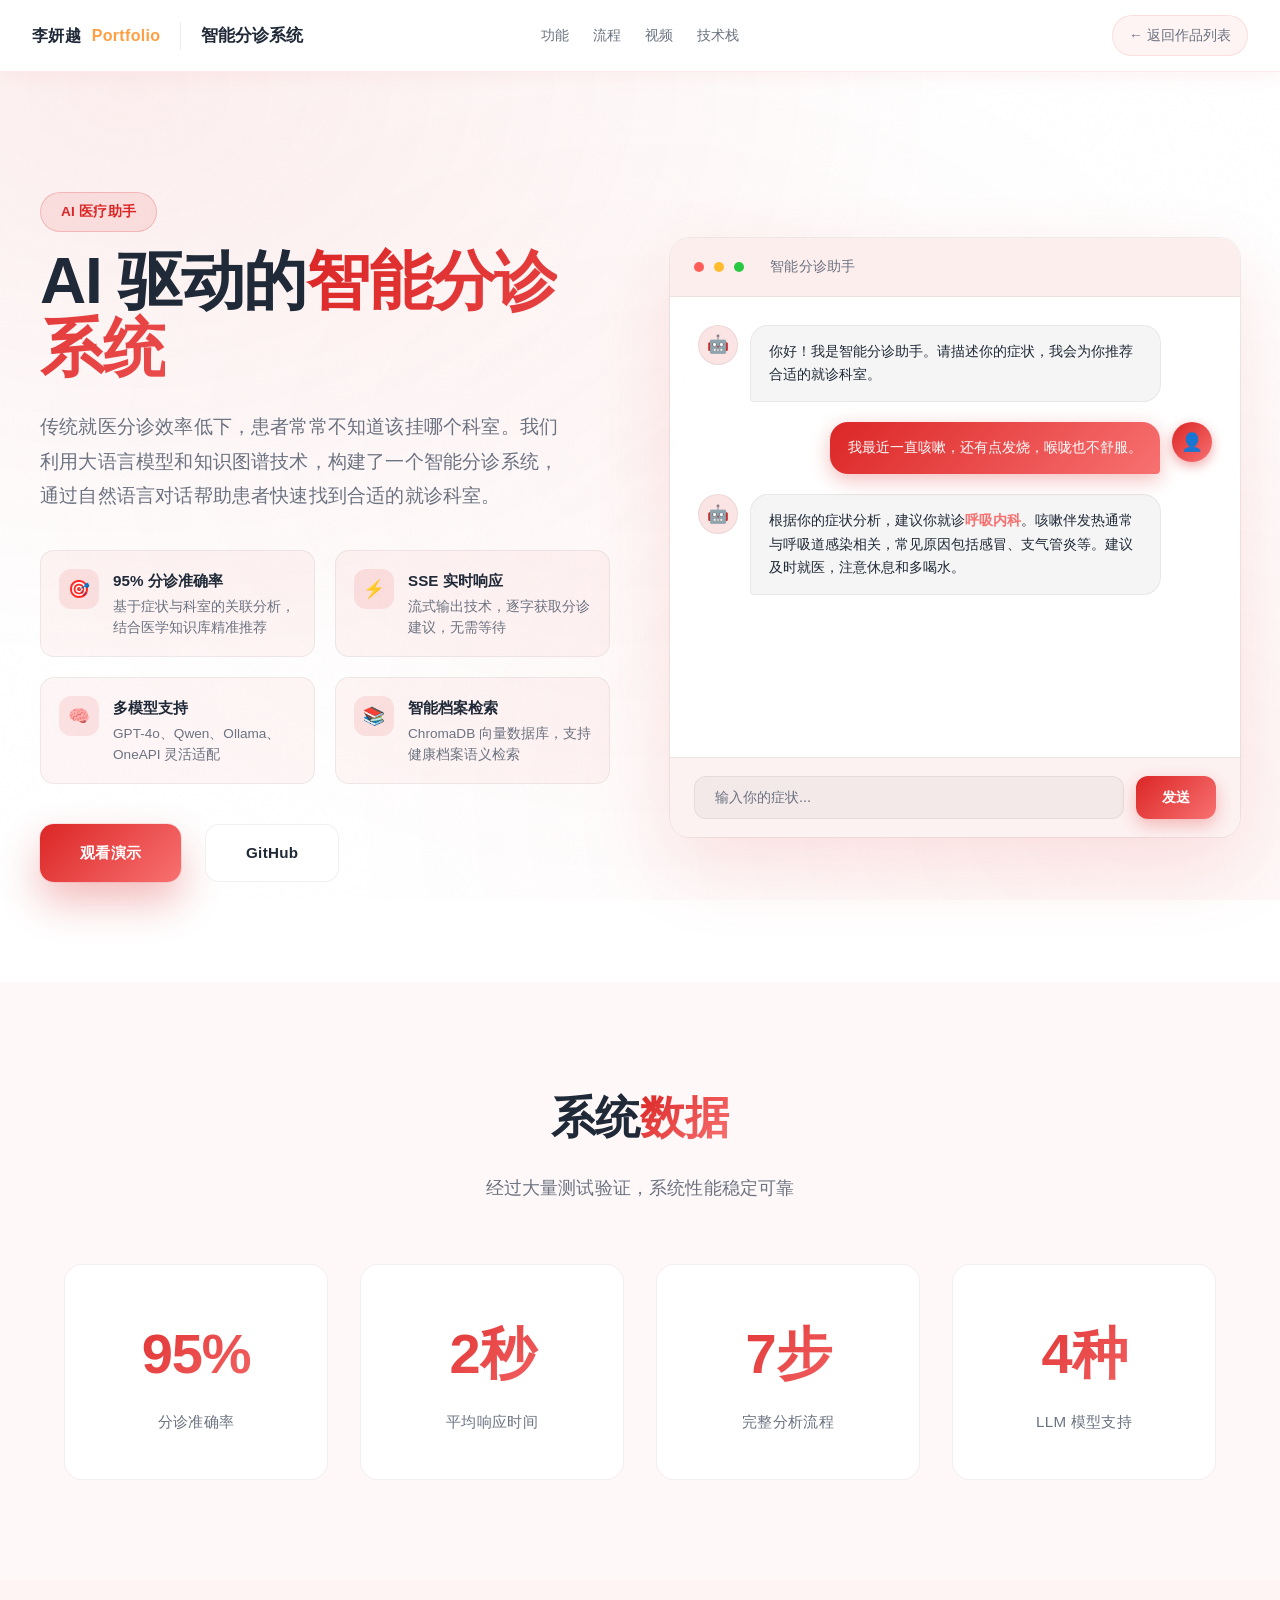
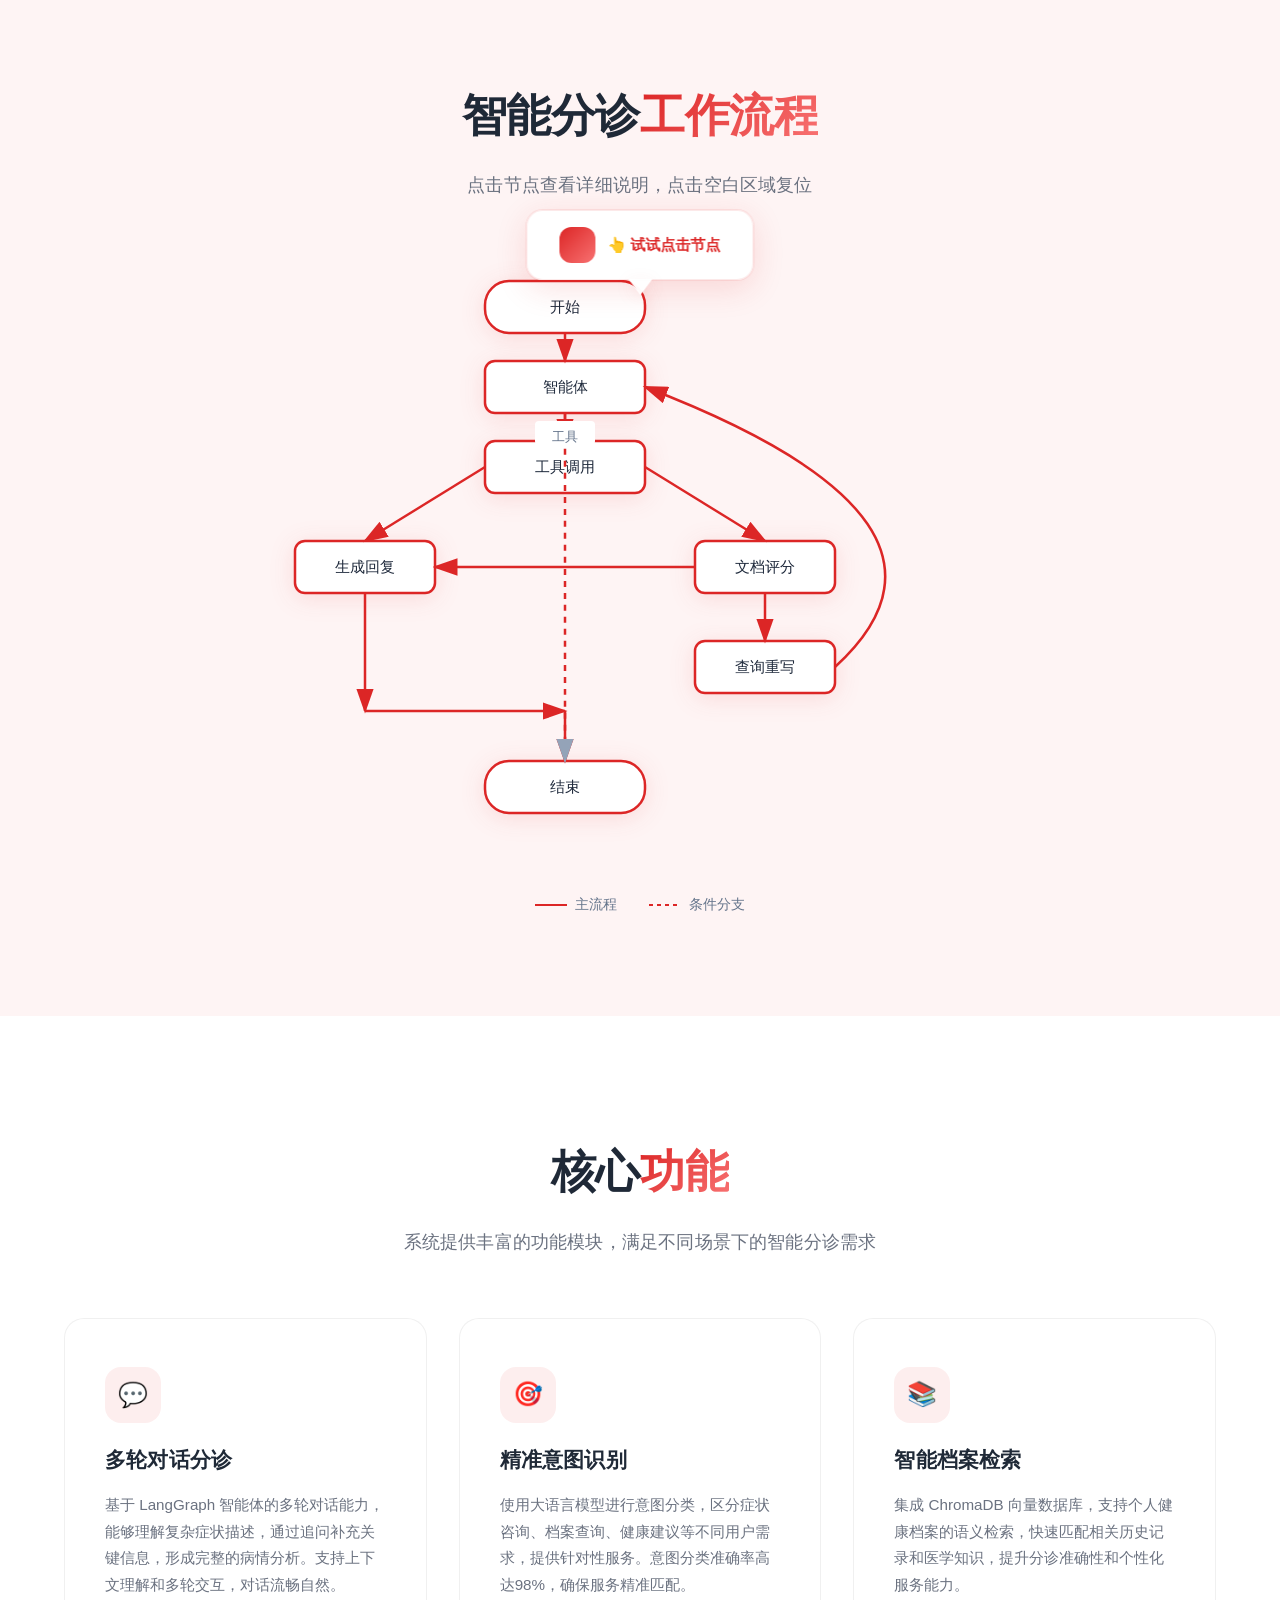
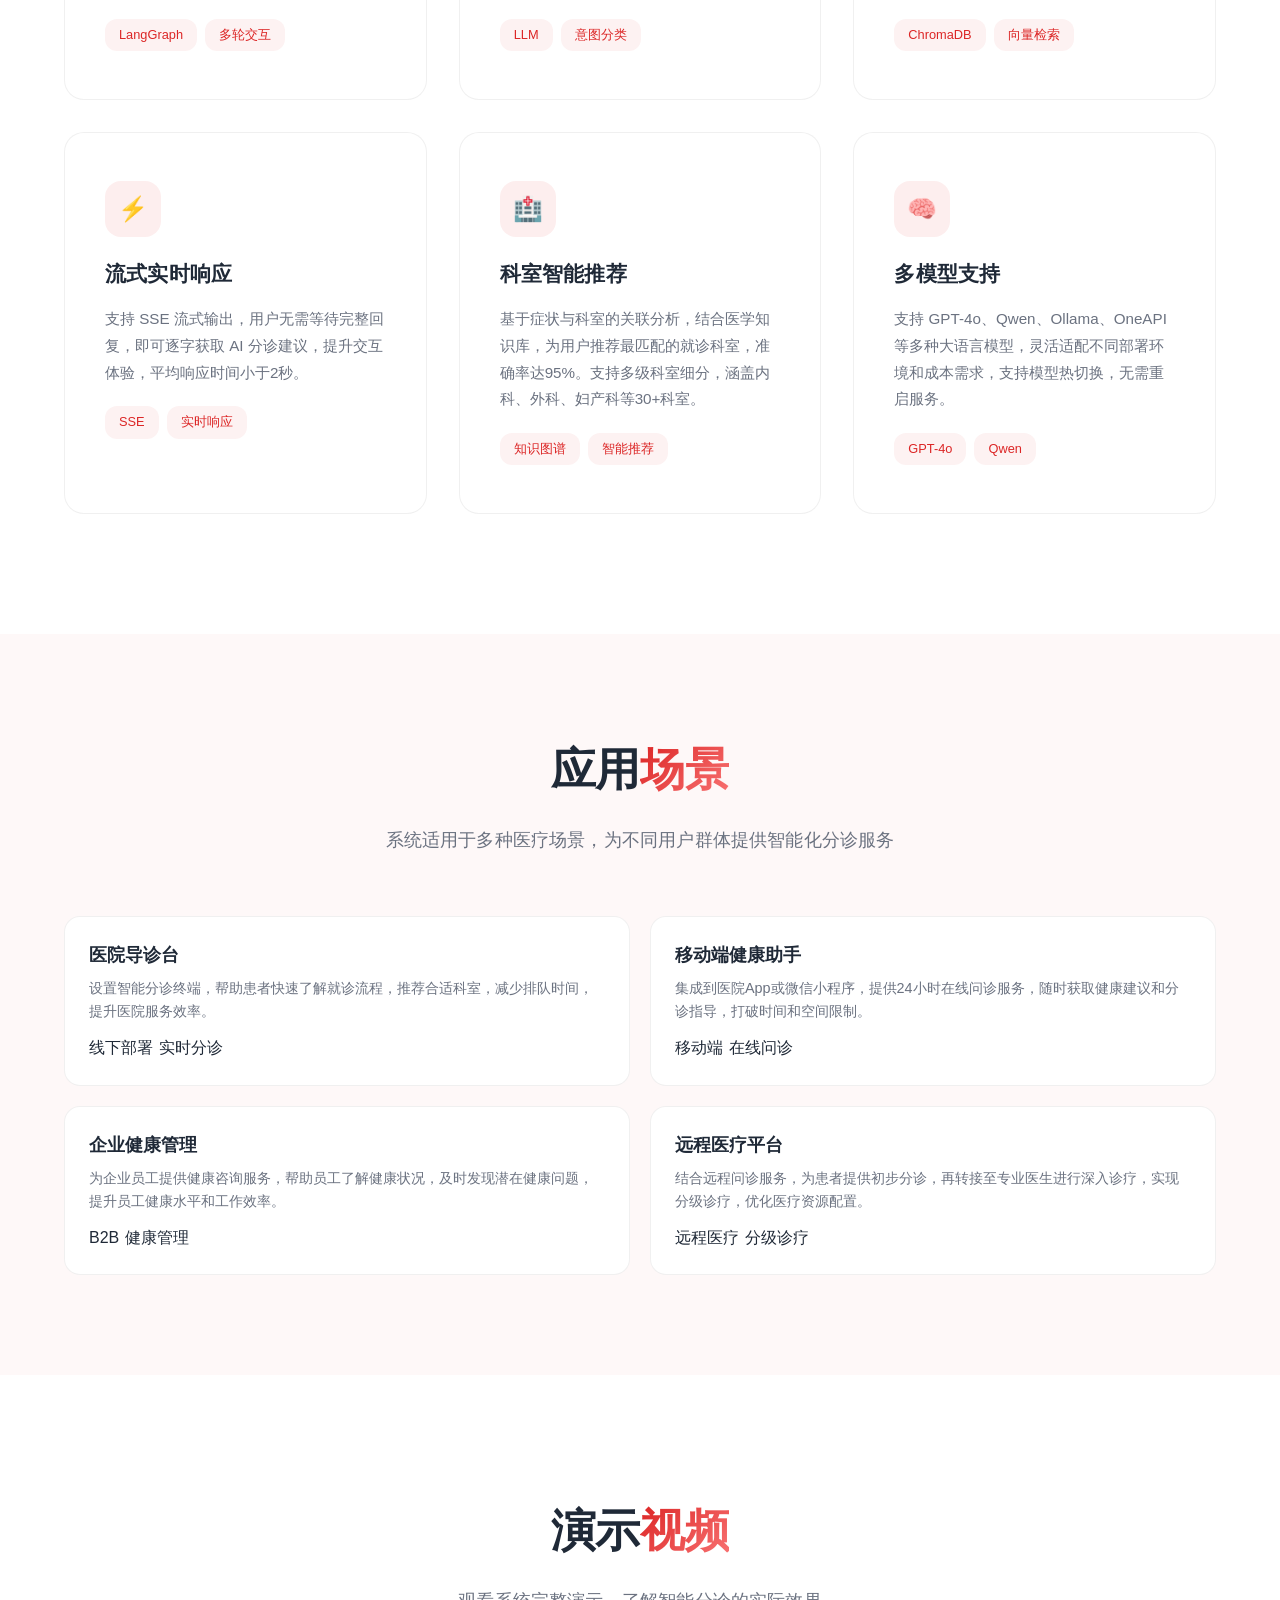
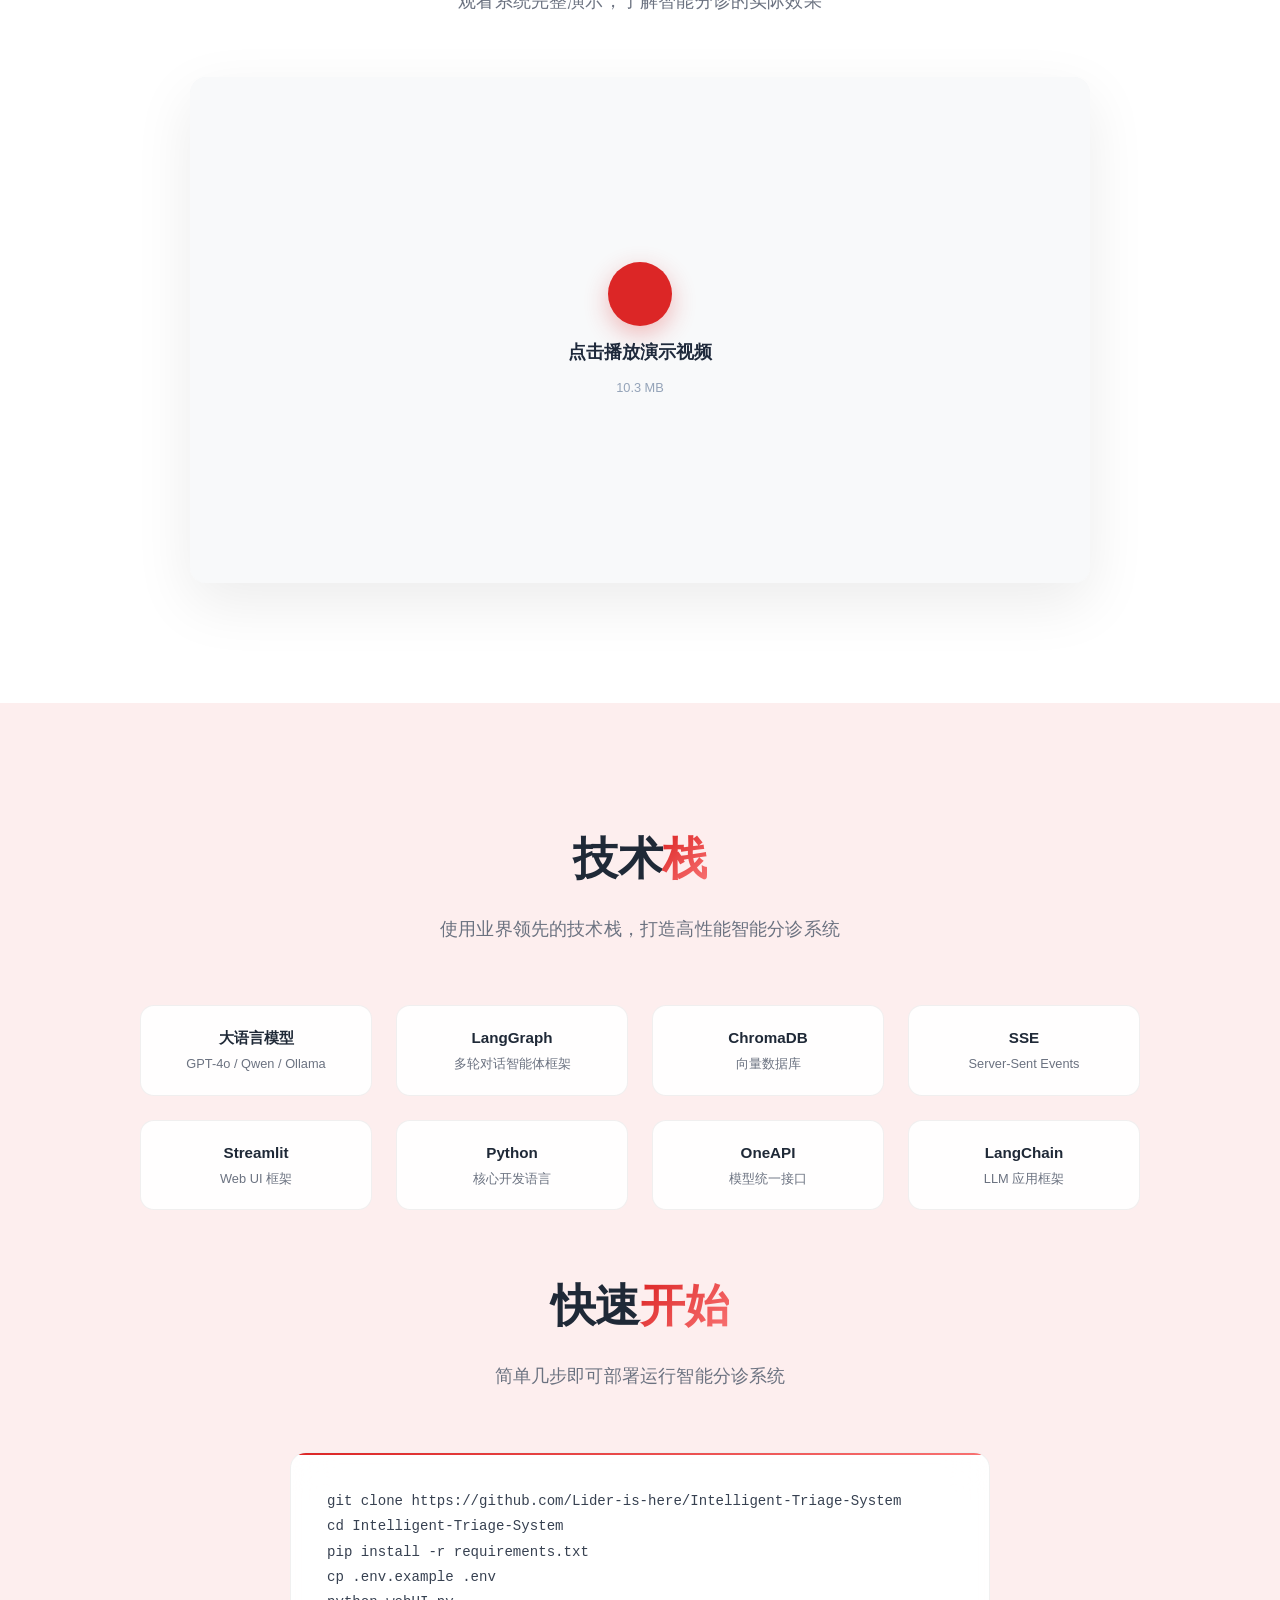
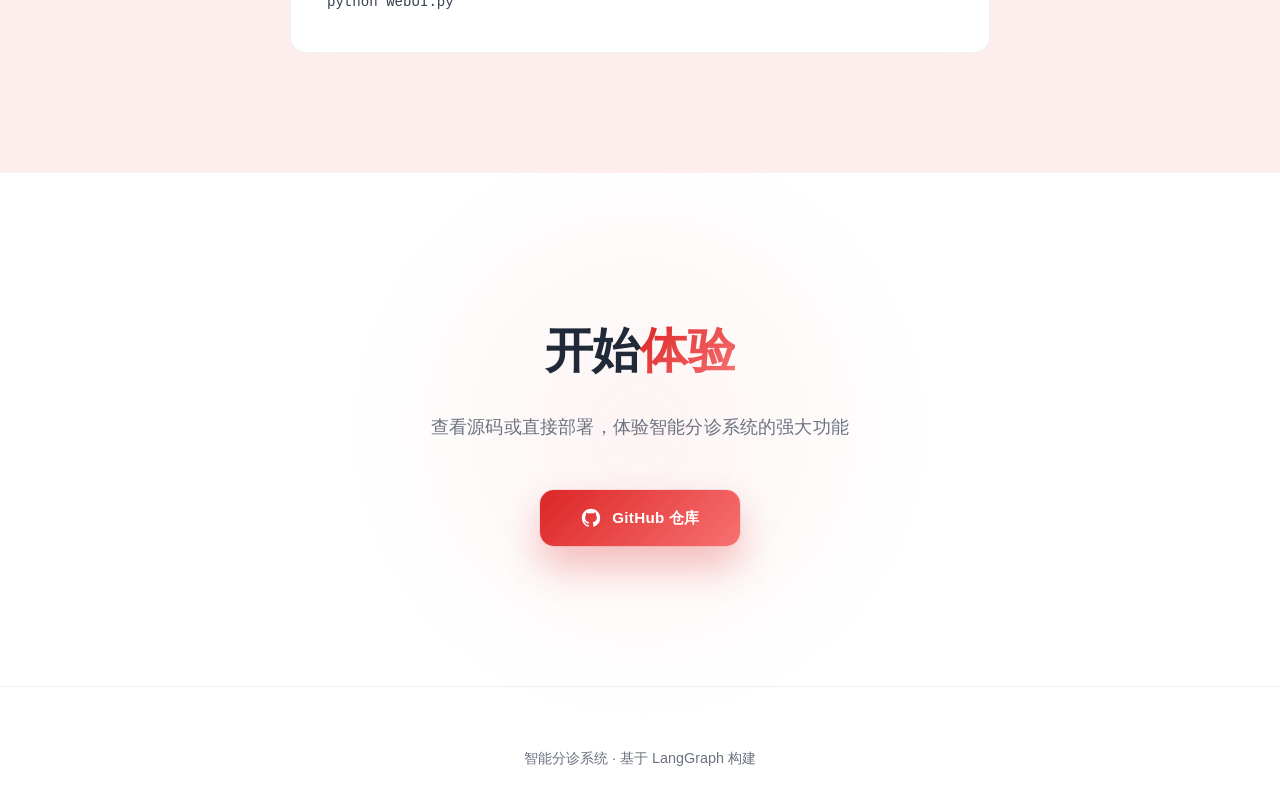
==== commit f076876c: "Performance optimization: remove unused Three.js, lazy load video, defer FontAwesome" ====
--- a/基于langgraph的智能分诊系统/index.html
+++ b/基于langgraph的智能分诊系统/index.html
@@ -1242,6 +1242,68 @@
         .video-wrapper video {
             width: 100%;
             display: none;
+        }
+
+        .video-placeholder {
+            width: 100%;
+            height: 100%;
+            display: flex;
+            flex-direction: column;
+            align-items: center;
+            justify-content: center;
+            gap: 12px;
+            background: #f8f9fa;
+            position: absolute;
+            top: 0;
+            left: 0;
+            cursor: pointer;
+            transition: all 0.3s;
+        }
+
+        .video-placeholder:hover {
+            background: #f1f5f9;
+        }
+
+        .video-placeholder .play-icon {
+            width: 64px;
+            height: 64px;
+            border-radius: 50%;
+            background: #dc2626;
+            display: flex;
+            align-items: center;
+            justify-content: center;
+            box-shadow: 0 8px 24px rgba(220, 38, 38, 0.3);
+            transition: transform 0.3s, box-shadow 0.3s;
+        }
+
+        .video-placeholder:hover .play-icon {
+            transform: scale(1.1);
+            box-shadow: 0 12px 32px rgba(220, 38, 38, 0.4);
+        }
+
+        .video-placeholder .play-icon i {
+            font-size: 1.5rem;
+            color: #fff;
+            margin-left: 3px;
+        }
+
+        .video-placeholder .video-info {
+            font-size: 1.1rem;
+            font-weight: 600;
+            color: #1e293b;
+        }
+
+        .video-placeholder .video-size {
+            font-size: 0.8rem;
+            color: #94a3b8;
+        }
+
+        .video-wrapper video.hidden {
+            display: none;
+        }
+
+        .video-wrapper video:not(.hidden) {
+            display: block;
         }
 
         /* B站风格音量控制 */
@@ -2004,16 +2066,12 @@
             <h2 class="section-title scroll-animate">演示<span>视频</span></h2>
             <p class="section-desc scroll-animate">观看系统完整演示，了解智能分诊的实际效果</p>
             <div class="video-wrapper" id="video-wrapper">
-                <div class="play-overlay" onclick="playVideo()">
-                    <div class="video-cover">
-                        <div class="cover-icon">
-                            <i class="fas fa-stethoscope"></i>
-                        </div>
-                        <div class="cover-title">智能分诊系统演示</div>
-                        <div class="cover-subtitle">LangGraph · RAG · 多轮对话</div>
-                    </div>
-                </div>
-                <video id="demo-video" controls>
+                <div id="video-placeholder" class="video-placeholder" onclick="playVideo()">
+                    <div class="play-icon"><i class="fas fa-play"></i></div>
+                    <div class="video-info">点击播放演示视频</div>
+                    <div class="video-size">10.3 MB</div>
+                </div>
+                <video id="demo-video" controls class="hidden" poster="[data-uri]">
                     <source src="基于langgraph项目-项目介绍-h264.mp4" type="video/mp4">
                     浏览器不支持视频播放
                 </video>
@@ -2335,14 +2393,13 @@
 
         function playVideo() {
             const video = document.getElementById('demo-video');
-            const playOverlay = document.querySelector('.play-overlay');
+            const placeholder = document.getElementById('video-placeholder');
             const volumeControl = document.getElementById('volume-control');
-            if (video && playOverlay) {
-                playOverlay.style.display = 'none';
-                video.style.display = 'block';
+            if (video && placeholder) {
+                placeholder.style.display = 'none';
+                video.classList.remove('hidden');
                 video.play();
                 
-                // Show volume control
                 if (volumeControl) {
                     volumeControl.classList.add('show');
                 }
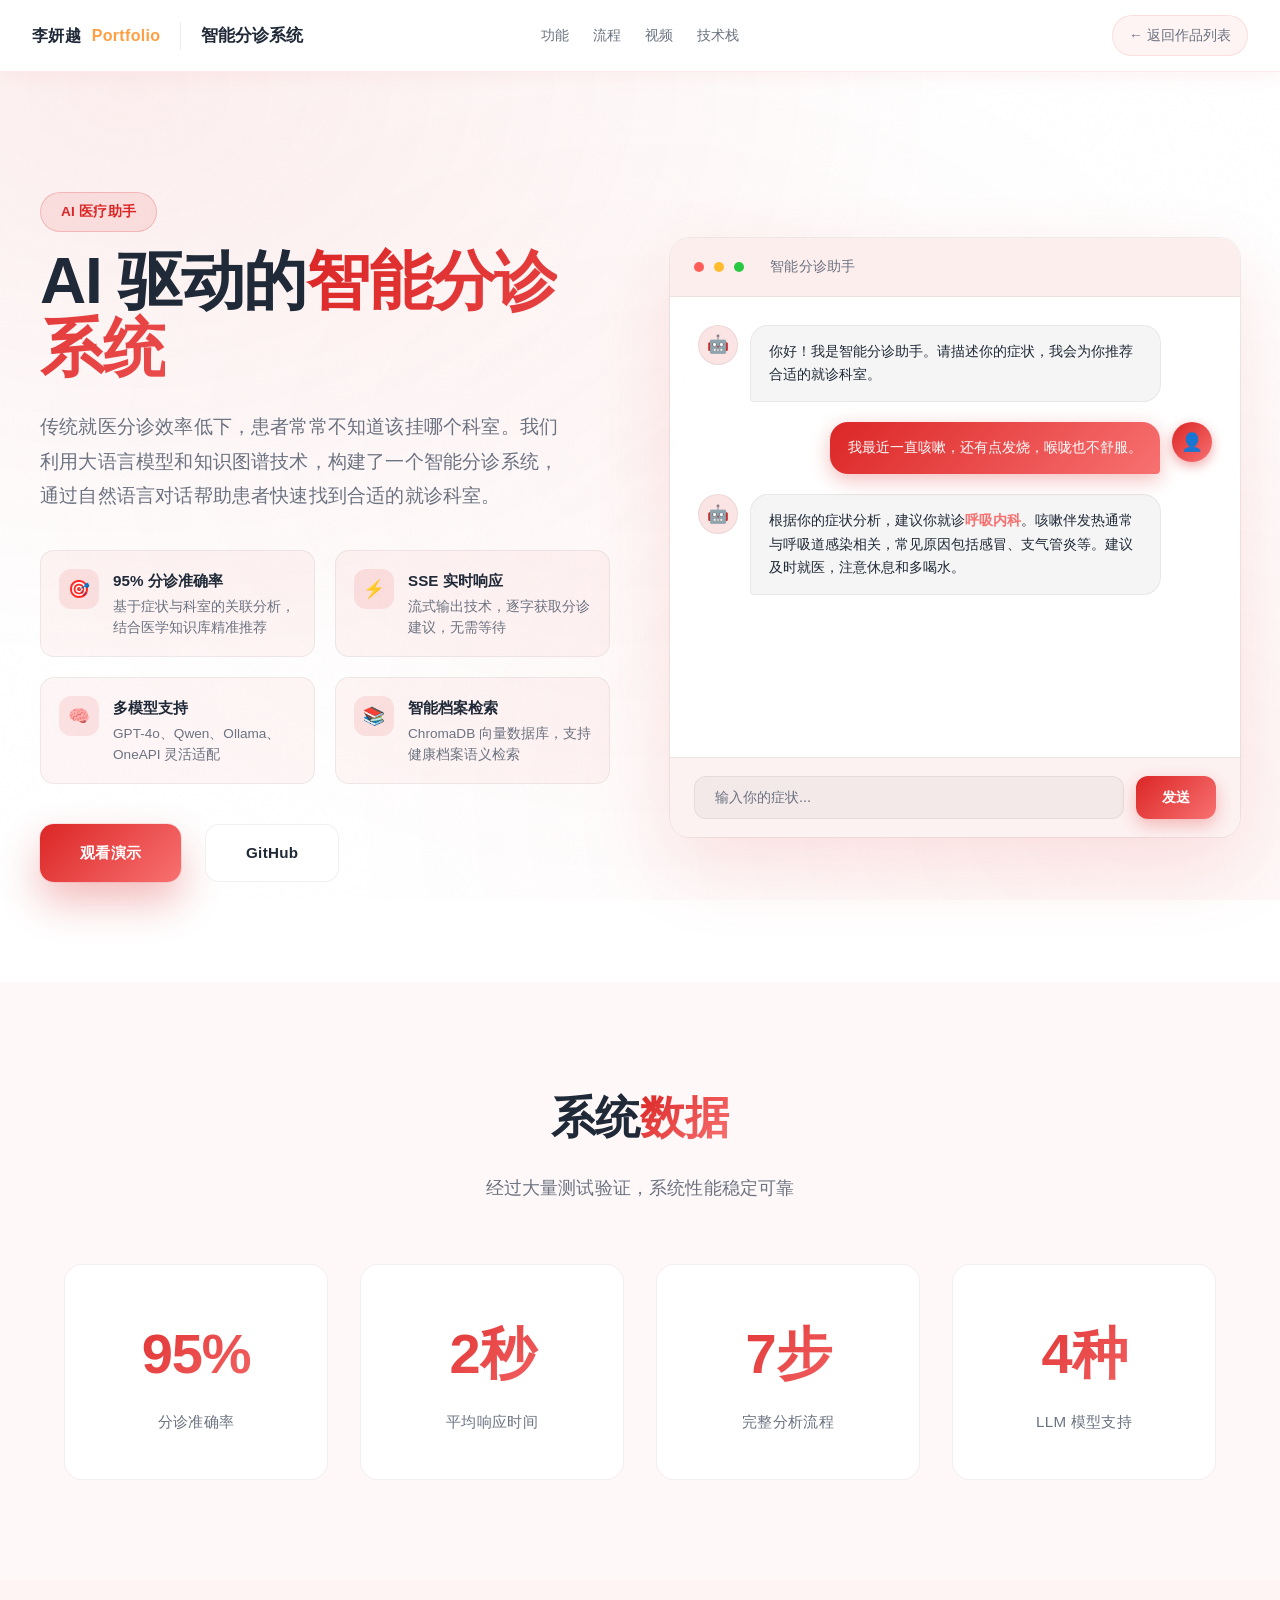
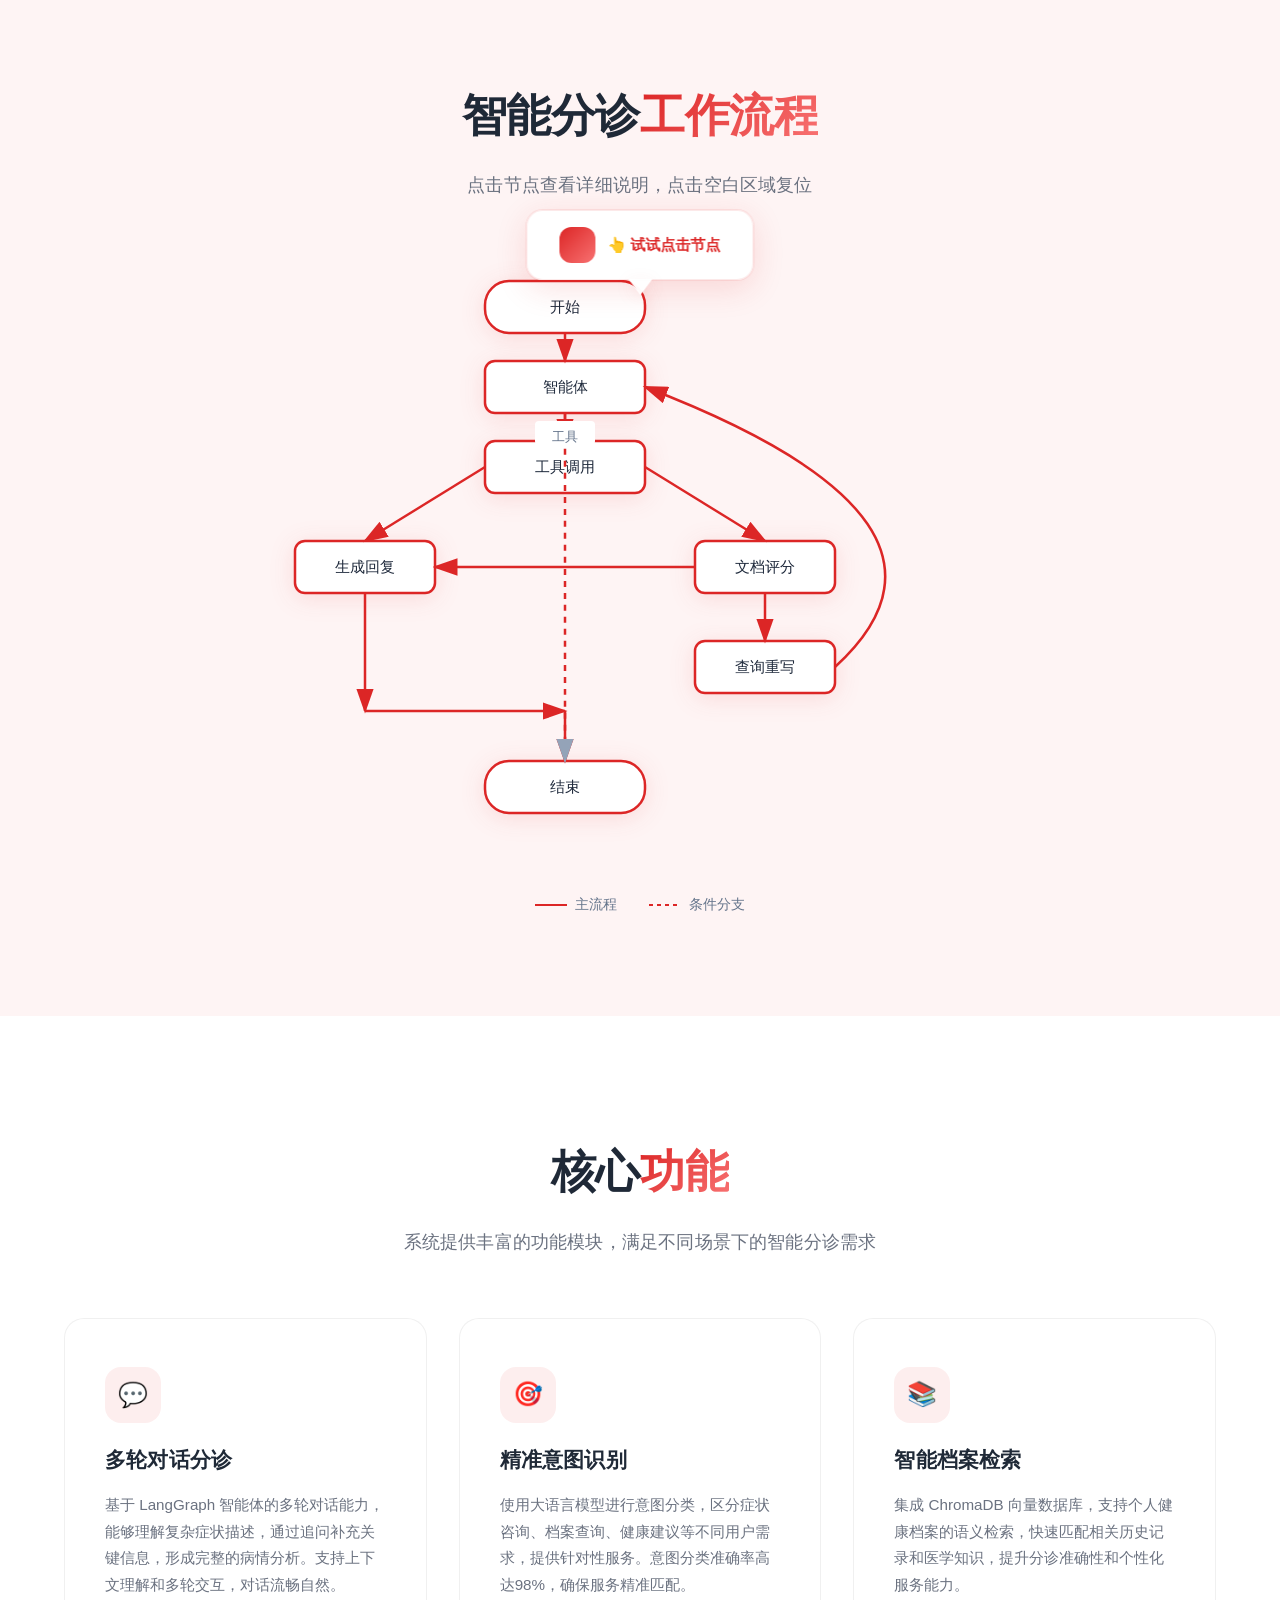
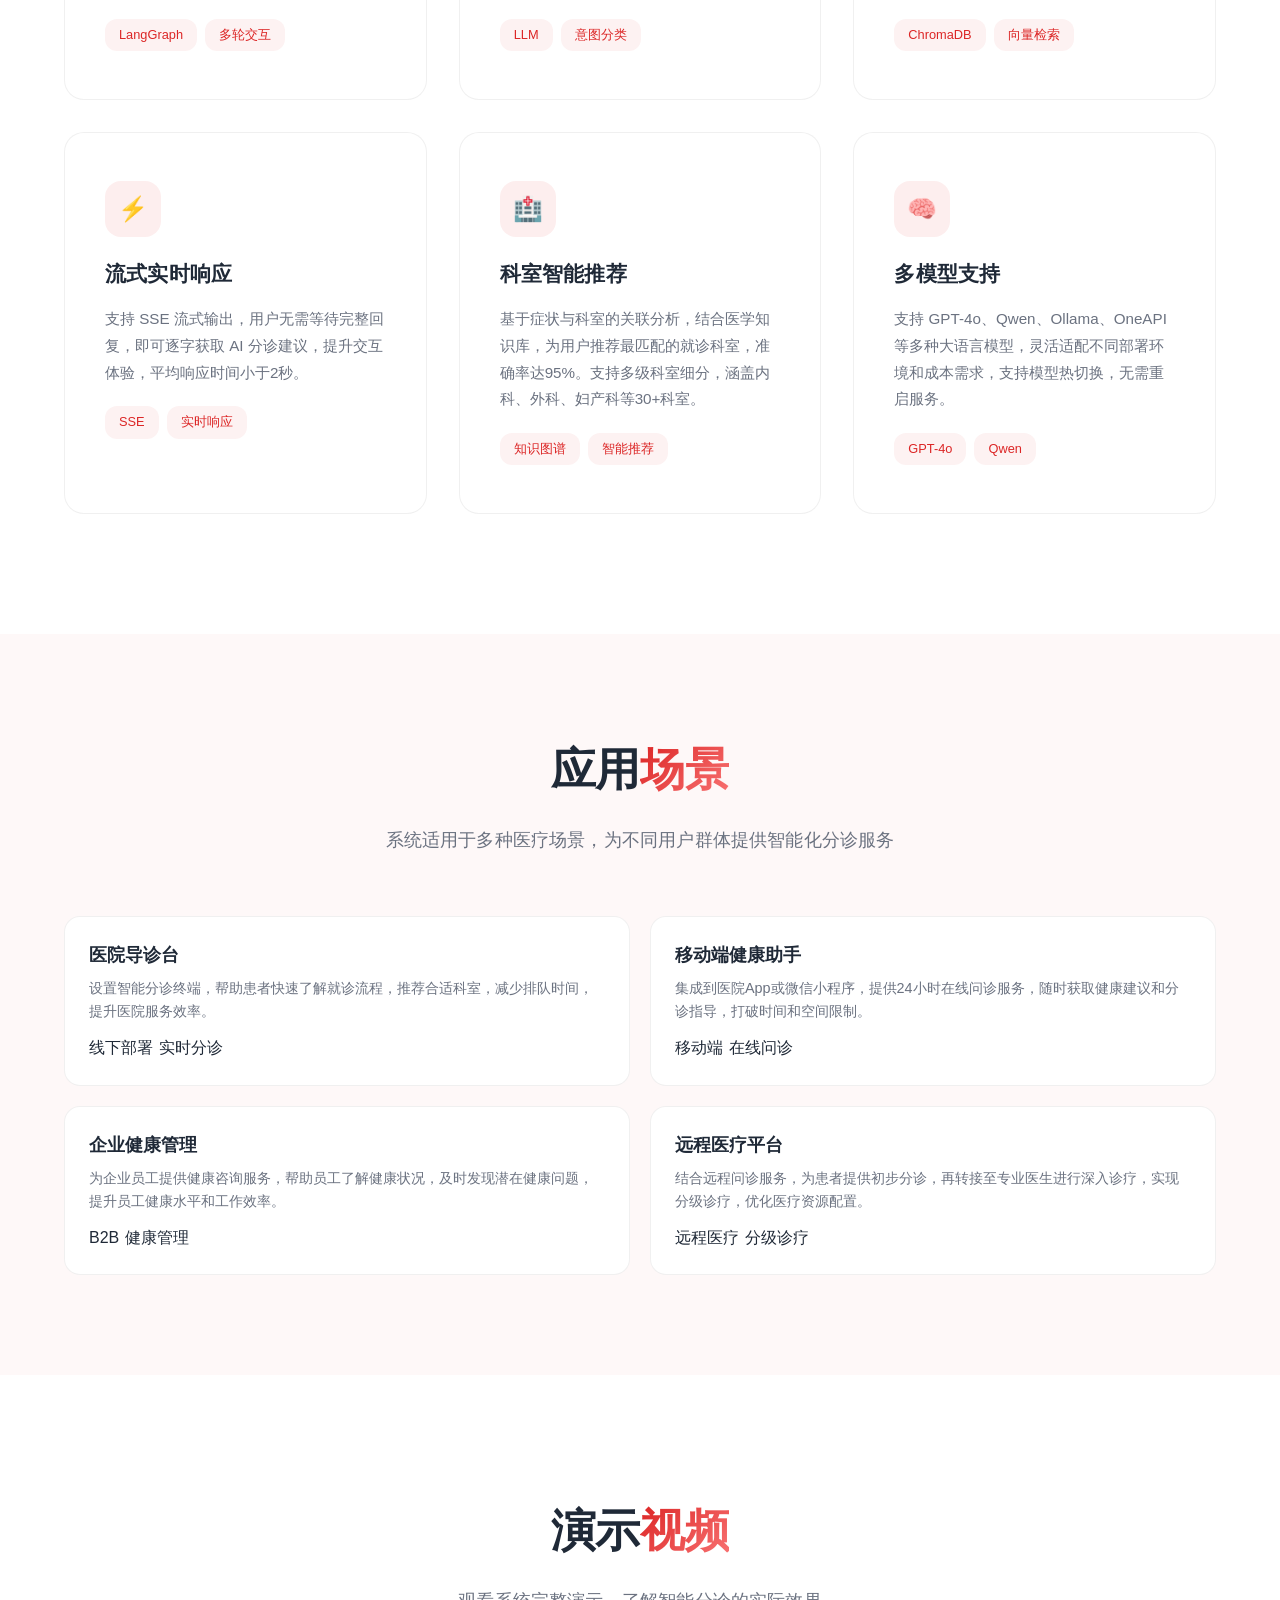
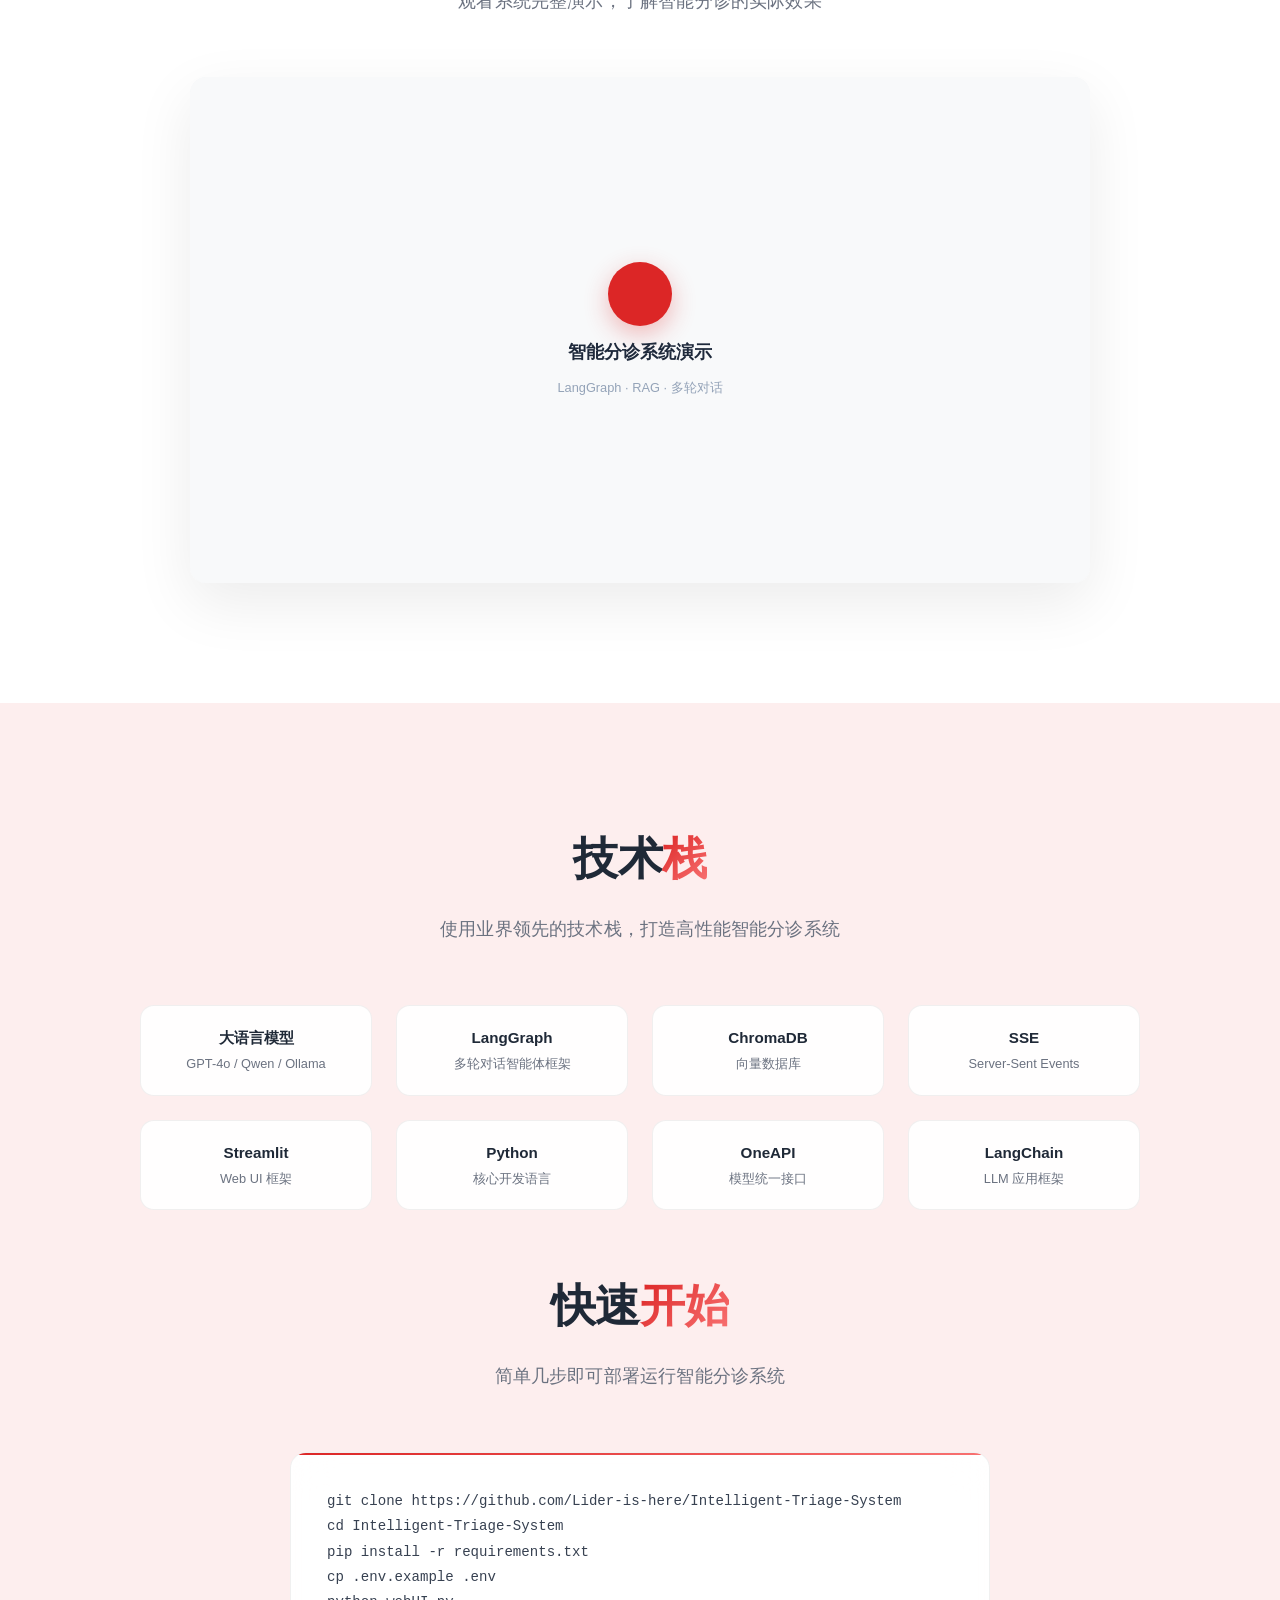
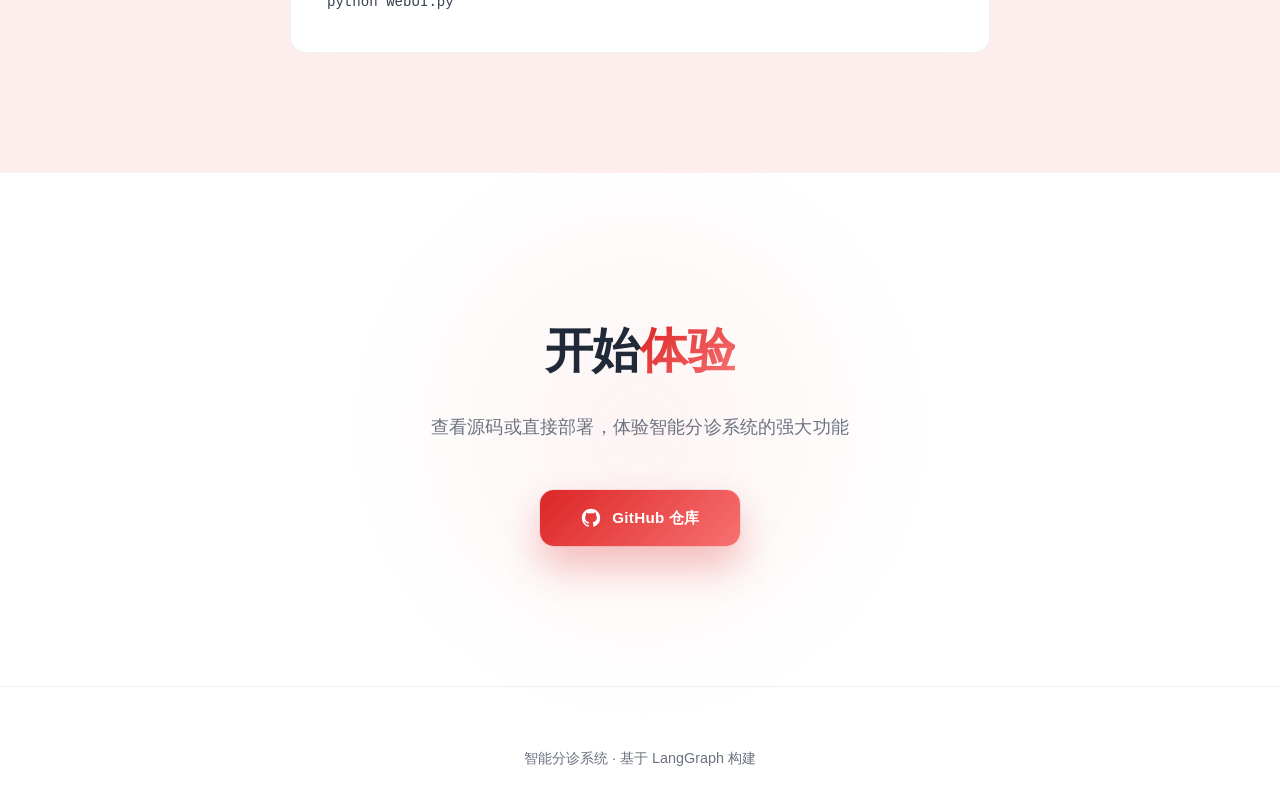
==== commit ce93fc68: "Update PDFs: user compressed versions (桌宠4.9MB, 植管家7.5MB), update file links" ====
--- a/基于langgraph的智能分诊系统/index.html
+++ b/基于langgraph的智能分诊系统/index.html
@@ -1242,68 +1242,6 @@
         .video-wrapper video {
             width: 100%;
             display: none;
-        }
-
-        .video-placeholder {
-            width: 100%;
-            height: 100%;
-            display: flex;
-            flex-direction: column;
-            align-items: center;
-            justify-content: center;
-            gap: 12px;
-            background: #f8f9fa;
-            position: absolute;
-            top: 0;
-            left: 0;
-            cursor: pointer;
-            transition: all 0.3s;
-        }
-
-        .video-placeholder:hover {
-            background: #f1f5f9;
-        }
-
-        .video-placeholder .play-icon {
-            width: 64px;
-            height: 64px;
-            border-radius: 50%;
-            background: #dc2626;
-            display: flex;
-            align-items: center;
-            justify-content: center;
-            box-shadow: 0 8px 24px rgba(220, 38, 38, 0.3);
-            transition: transform 0.3s, box-shadow 0.3s;
-        }
-
-        .video-placeholder:hover .play-icon {
-            transform: scale(1.1);
-            box-shadow: 0 12px 32px rgba(220, 38, 38, 0.4);
-        }
-
-        .video-placeholder .play-icon i {
-            font-size: 1.5rem;
-            color: #fff;
-            margin-left: 3px;
-        }
-
-        .video-placeholder .video-info {
-            font-size: 1.1rem;
-            font-weight: 600;
-            color: #1e293b;
-        }
-
-        .video-placeholder .video-size {
-            font-size: 0.8rem;
-            color: #94a3b8;
-        }
-
-        .video-wrapper video.hidden {
-            display: none;
-        }
-
-        .video-wrapper video:not(.hidden) {
-            display: block;
         }
 
         /* B站风格音量控制 */
@@ -2066,12 +2004,16 @@
             <h2 class="section-title scroll-animate">演示<span>视频</span></h2>
             <p class="section-desc scroll-animate">观看系统完整演示，了解智能分诊的实际效果</p>
             <div class="video-wrapper" id="video-wrapper">
-                <div id="video-placeholder" class="video-placeholder" onclick="playVideo()">
-                    <div class="play-icon"><i class="fas fa-play"></i></div>
-                    <div class="video-info">点击播放演示视频</div>
-                    <div class="video-size">10.3 MB</div>
-                </div>
-                <video id="demo-video" controls class="hidden" poster="[data-uri]">
+                <div class="play-overlay" onclick="playVideo()">
+                    <div class="video-cover">
+                        <div class="cover-icon">
+                            <i class="fas fa-stethoscope"></i>
+                        </div>
+                        <div class="cover-title">智能分诊系统演示</div>
+                        <div class="cover-subtitle">LangGraph · RAG · 多轮对话</div>
+                    </div>
+                </div>
+                <video id="demo-video" controls>
                     <source src="基于langgraph项目-项目介绍-h264.mp4" type="video/mp4">
                     浏览器不支持视频播放
                 </video>
@@ -2393,13 +2335,14 @@
 
         function playVideo() {
             const video = document.getElementById('demo-video');
-            const placeholder = document.getElementById('video-placeholder');
+            const playOverlay = document.querySelector('.play-overlay');
             const volumeControl = document.getElementById('volume-control');
-            if (video && placeholder) {
-                placeholder.style.display = 'none';
-                video.classList.remove('hidden');
+            if (video && playOverlay) {
+                playOverlay.style.display = 'none';
+                video.style.display = 'block';
                 video.play();
                 
+                // Show volume control
                 if (volumeControl) {
                     volumeControl.classList.add('show');
                 }
